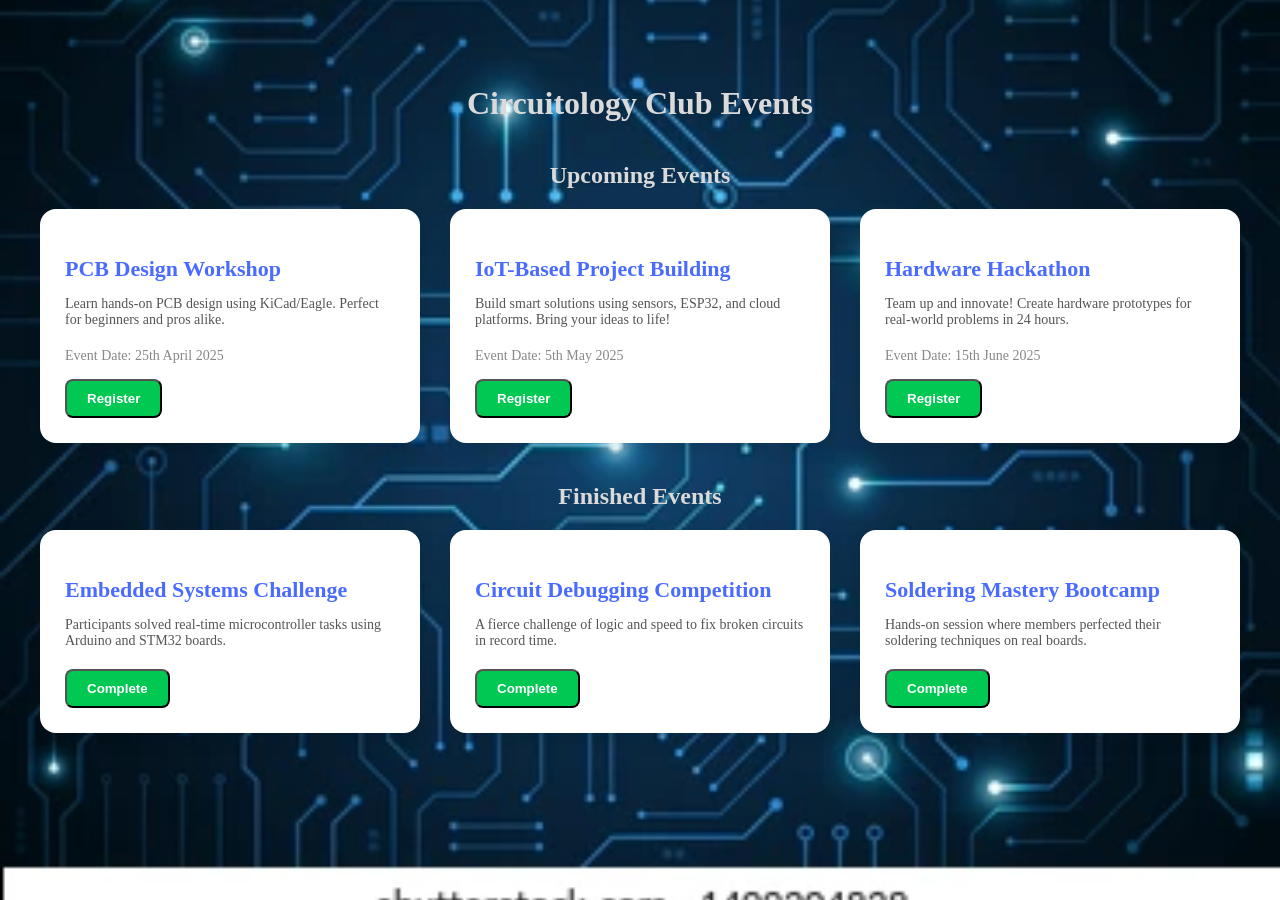
==== index.html @ 9a48fcf1 "Fix Vercel homepage deployment" ====
<!DOCTYPE html>
<html lang="en">
<head>
  <meta charset="UTF-8" />
  <meta name="viewport" content="width=device-width, initial-scale=1.0"/>
  <title>Events – Circuitology Club</title>
  <link href="https://fonts.googleapis.com/css2?family=Poppins:wght@300;600&display=swap" rel="stylesheet"/>
  <style>
    :root {
      --primary-color: #4a6bff;
      --accent-color: #00c853;
      --bg-color: #f3f4f6;
      --card-bg: #ffffff;
      --text-color: #555;
      --border-radius: 16px;
      --shadow: 0 6px 18px rgba(0, 0, 0, 0.1);
    }

    body {
      background-image: url('1.webp');
      background-size: cover;
      background-position: center;
      background-repeat: no-repeat;
      background-attachment: fixed;
      background-color: rgba(241, 222, 177, 0.905);
    }

    .section {
      padding: 50px 20px;
      max-width: 1200px;
      margin: 0 auto;
    }

    .section h2 {
      font-size: 32px;
      color: var(--primary-color);
      text-align: center;
      margin-bottom: 20px;
      color: #dbdada;
    }

    .cards-container {
      display: grid;
      grid-template-columns: repeat(auto-fit, minmax(280px, 1fr));
      gap: 30px;
    }

    .card {
      background-color: var(--card-bg);
      border-radius: var(--border-radius);
      box-shadow: var(--shadow);
      padding: 25px;
      transition: transform 0.3s ease;
    }

    .card:hover {
      transform: translateY(-10px);
    }

    .card h3 {
      color: var(--primary-color);
      margin-bottom: 10px;
      font-size: 22px;
    }

    .card p {
      font-size: 14px;
      color: var(--text-color);
      margin-bottom: 20px;
    }

    .event-date {
      font-size: 14px;
      color: #888;
      margin-bottom: 15px;
    }

    .btn {
      display: inline-block;
      padding: 10px 20px;
      background-color: var(--accent-color);
      color: white;
      border-radius: 8px;
      text-decoration: none;
      font-weight: bold;
      transition: background-color 0.3s ease;
      cursor: pointer;
    }

    .btn:hover {
      background-color: #000000;
    }

    .divider {
      margin: 40px 0 20px;
      font-size: 24px;
      font-weight: 600;
      color: #dbdada;
      text-align: center;
    }

    /* Modal Styles */
    .modal {
      display: none;
      position: fixed;
      z-index: 2;
      left: 0;
      top: 0;
      width: 100%;
      height: 100%;
      overflow: auto;
      background-color: rgba(0, 0, 0, 0.4);
      padding-top: 60px;
    }

    .modal-content {
      background-color: #fefefe;
      margin: auto;
      padding: 20px;
      border: 1px solid #888;
      width: 80%;
      max-width: 500px;
      border-radius: 10px;
      position: relative;
    }

    .close {
      color: #aaa;
      float: right;
      font-size: 28px;
      font-weight: bold;
    }

    .close:hover,
    .close:focus {
      color: black;
      text-decoration: none;
      cursor: pointer;
    }

    input[type="text"], input[type="email"], input[type="tel"], select {
      width: 100%;
      padding: 6px;
      margin: 6px 0;
      border: 1px solid #ccc;
      border-radius: 5px;
      font-size: 14px;
    }

    input[type="submit"] {
      background-color: var(--accent-color);
      color: white;
      padding: 10px 20px;
      border: none;
      border-radius: 5px;
      cursor: pointer;
    }

    input[type="submit"]:hover {
      background-color: #729f86;
    }

    .ranking {
      margin-top: 15px;
    }

    .ranking p {
      margin: 5px 0;
      font-weight: 500;
    }
  </style>
</head>
<body>
  <section class="section">
    
    <h2> Circuitology Club Events</h2>
    
    <div class="divider">Upcoming Events</div>
    <div class="cards-container">
      <div class="card">
        <h3>PCB Design Workshop</h3>
        <p>Learn hands-on PCB design using KiCad/Eagle. Perfect for beginners and pros alike.</p>
        <div class="event-date">Event Date: 25th April 2025</div>
        <button class="btn" onclick="checkLoginAndRegister('registerModal1')">Register</button>
      </div>

      <div class="card">
        <h3>IoT-Based Project Building</h3>
        <p>Build smart solutions using sensors, ESP32, and cloud platforms. Bring your ideas to life!</p>
        <div class="event-date">Event Date: 5th May 2025</div>
        <button class="btn" onclick="checkLoginAndRegister('registerModal2')">Register</button>
      </div>

      <div class="card">
        <h3>Hardware Hackathon</h3>
        <p>Team up and innovate! Create hardware prototypes for real-world problems in 24 hours.</p>
        <div class="event-date">Event Date: 15th June 2025</div>
        <button class="btn" onclick="checkLoginAndRegister('registerModal3')">Register</button>
      </div>
    </div>

    <div class="divider">Finished Events</div>
    <div class="cards-container">
      <div class="card">
        <h3>Embedded Systems Challenge</h3>
        <p>Participants solved real-time microcontroller tasks using Arduino and STM32 boards.</p>
        <button class="btn" onclick="showSummary('Embedded Systems Challenge', ['Alice Sharma', 'Raj Patel', 'Megha Rao'])">Complete</button>
      </div>

      <div class="card">
        <h3>Circuit Debugging Competition</h3>
        <p>A fierce challenge of logic and speed to fix broken circuits in record time.</p>
        <button class="btn" onclick="showSummary('Circuit Debugging Competition', ['Neha Jain', 'Aman Verma', 'Riya Shah'])">Complete</button>
      </div>

      <div class="card">
        <h3>Soldering Mastery Bootcamp</h3>
        <p>Hands-on session where members perfected their soldering techniques on real boards.</p>
        <button class="btn" onclick="showSummary('Soldering Mastery Bootcamp', ['Kunal Das', 'Simran Kaur', 'Dev Mehta'])">Complete</button>
      </div>
    </div>
  </section>

  <!-- Modals for registration -->
  <div id="registerModal1" class="modal">
    <div class="modal-content">
      <span class="close" onclick="closeModal('registerModal1')">&times;</span>
      <h3>Register for PCB Design Workshop</h3>
      <form>
        <input type="text" placeholder="Name" required />
        <input type="text" placeholder="Enrollment Number" required />
        <input type="email" placeholder="Email Address" required />
        <input type="tel" placeholder="Phone Number" required />
        <input type="text" placeholder="GR Number" required />
        <input type="text" placeholder="Semester" required />
        <select required>
          <option value="IC">Information & Communication Engineering</option>
          <option value="CSE">Computer Science Engineering</option>
          <option value="ECE">Electronics and Communication Engineering</option>
          <option value="ME">Mechanical Engineering</option>
          <option value="CE">Civil Engineering</option>
        </select>
        <input type="submit" value="Submit" />
      </form>
    </div>
  </div>

  <div id="registerModal2" class="modal">
    <div class="modal-content">
      <span class="close" onclick="closeModal('registerModal2')">&times;</span>
      <h3>Register for IoT-Based Project Building</h3>
      <form>
        <input type="text" placeholder="Name" required />
        <input type="text" placeholder="Enrollment Number" required />
        <input type="email" placeholder="Email Address" required />
        <input type="tel" placeholder="Phone Number" required />
        <input type="text" placeholder="GR Number" required />
        <input type="text" placeholder="Semester" required />
        <select required>
          <option value="IC">Information & Communication Engineering</option>
          <option value="CSE">Computer Science Engineering</option>
          <option value="ECE">Electronics and Communication Engineering</option>
          <option value="ME">Mechanical Engineering</option>
          <option value="CE">Civil Engineering</option>
        </select>
        <input type="submit" value="Submit" />
      </form>
    </div>
  </div>

  <div id="registerModal3" class="modal">
    <div class="modal-content">
      <span class="close" onclick="closeModal('registerModal3')">&times;</span>
      <h3>Register for Hardware Hackathon</h3>
      <form>
        <input type="text" placeholder="Name" required />
        <input type="text" placeholder="Enrollment Number" required />
        <input type="email" placeholder="Email Address" required />
        <input type="tel" placeholder="Phone Number" required />
        <input type="text" placeholder="GR Number" required />
        <input type="text" placeholder="Semester" required />
        <select required>
          <option value="IC">Information & Communication Engineering</option>
          <option value="CSE">Computer Science Engineering</option>
          <option value="ECE">Electronics and Communication Engineering</option>
          <option value="ME">Mechanical Engineering</option>
          <option value="CE">Civil Engineering</option>
        </select>
        <input type="submit" value="Submit" />
      </form>
    </div>
  </div>

  <!-- Summary Modal -->
  <div id="summaryModal" class="modal">
    <div class="modal-content">
      <span class="close" onclick="closeModal('summaryModal')">&times;</span>
      <h3 id="summaryTitle"></h3>
      <div class="ranking">
        <p><strong>1st Place:</strong> <span id="rank1"></span></p>
        <p><strong>2nd Place:</strong> <span id="rank2"></span></p>
        <p><strong>3rd Place:</strong> <span id="rank3"></span></p>
      </div>
    </div>
  </div>

  <script>
    function openModal(modalId) {
      document.getElementById(modalId).style.display = "block";
    }

    function closeModal(modalId) {
      document.getElementById(modalId).style.display = "none";
    }

    function showSummary(eventName, winners) {
      document.getElementById("summaryTitle").innerText = eventName + " Summary";
      document.getElementById("rank1").innerText = winners[0];
      document.getElementById("rank2").innerText = winners[1];
      document.getElementById("rank3").innerText = winners[2];
      openModal("summaryModal");
    }
  
  function checkLoginAndRegister(modalId) {
    const isLoggedIn = localStorage.getItem("loggedIn") === "true";
    if (!isLoggedIn) {
      alert("You need to be logged in to register for an event.");
      window.location.href = "login.html";
    } else {
      openModal(modalId);
    }
  }

  function logout() {
    localStorage.removeItem("loggedIn");
    alert("You have been logged out.");
    location.reload();
  }
</script>

</body>
</html>
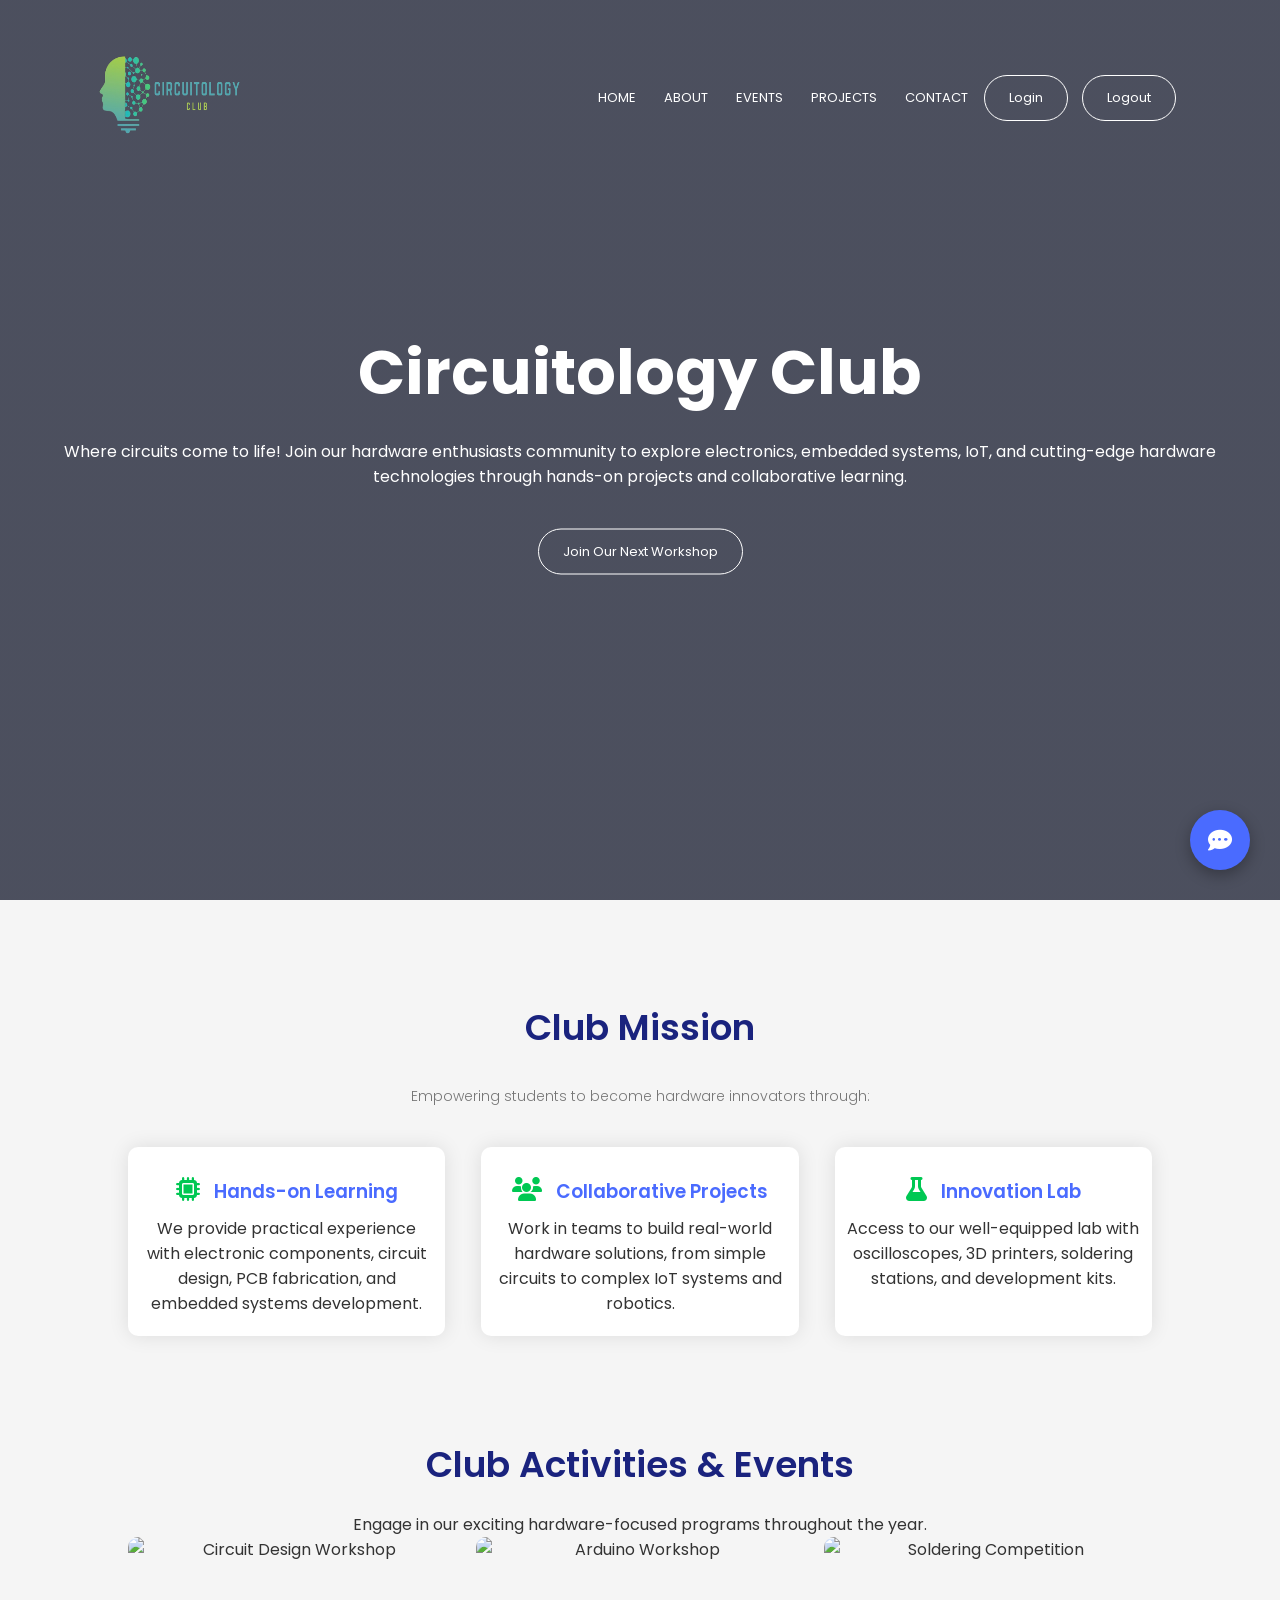
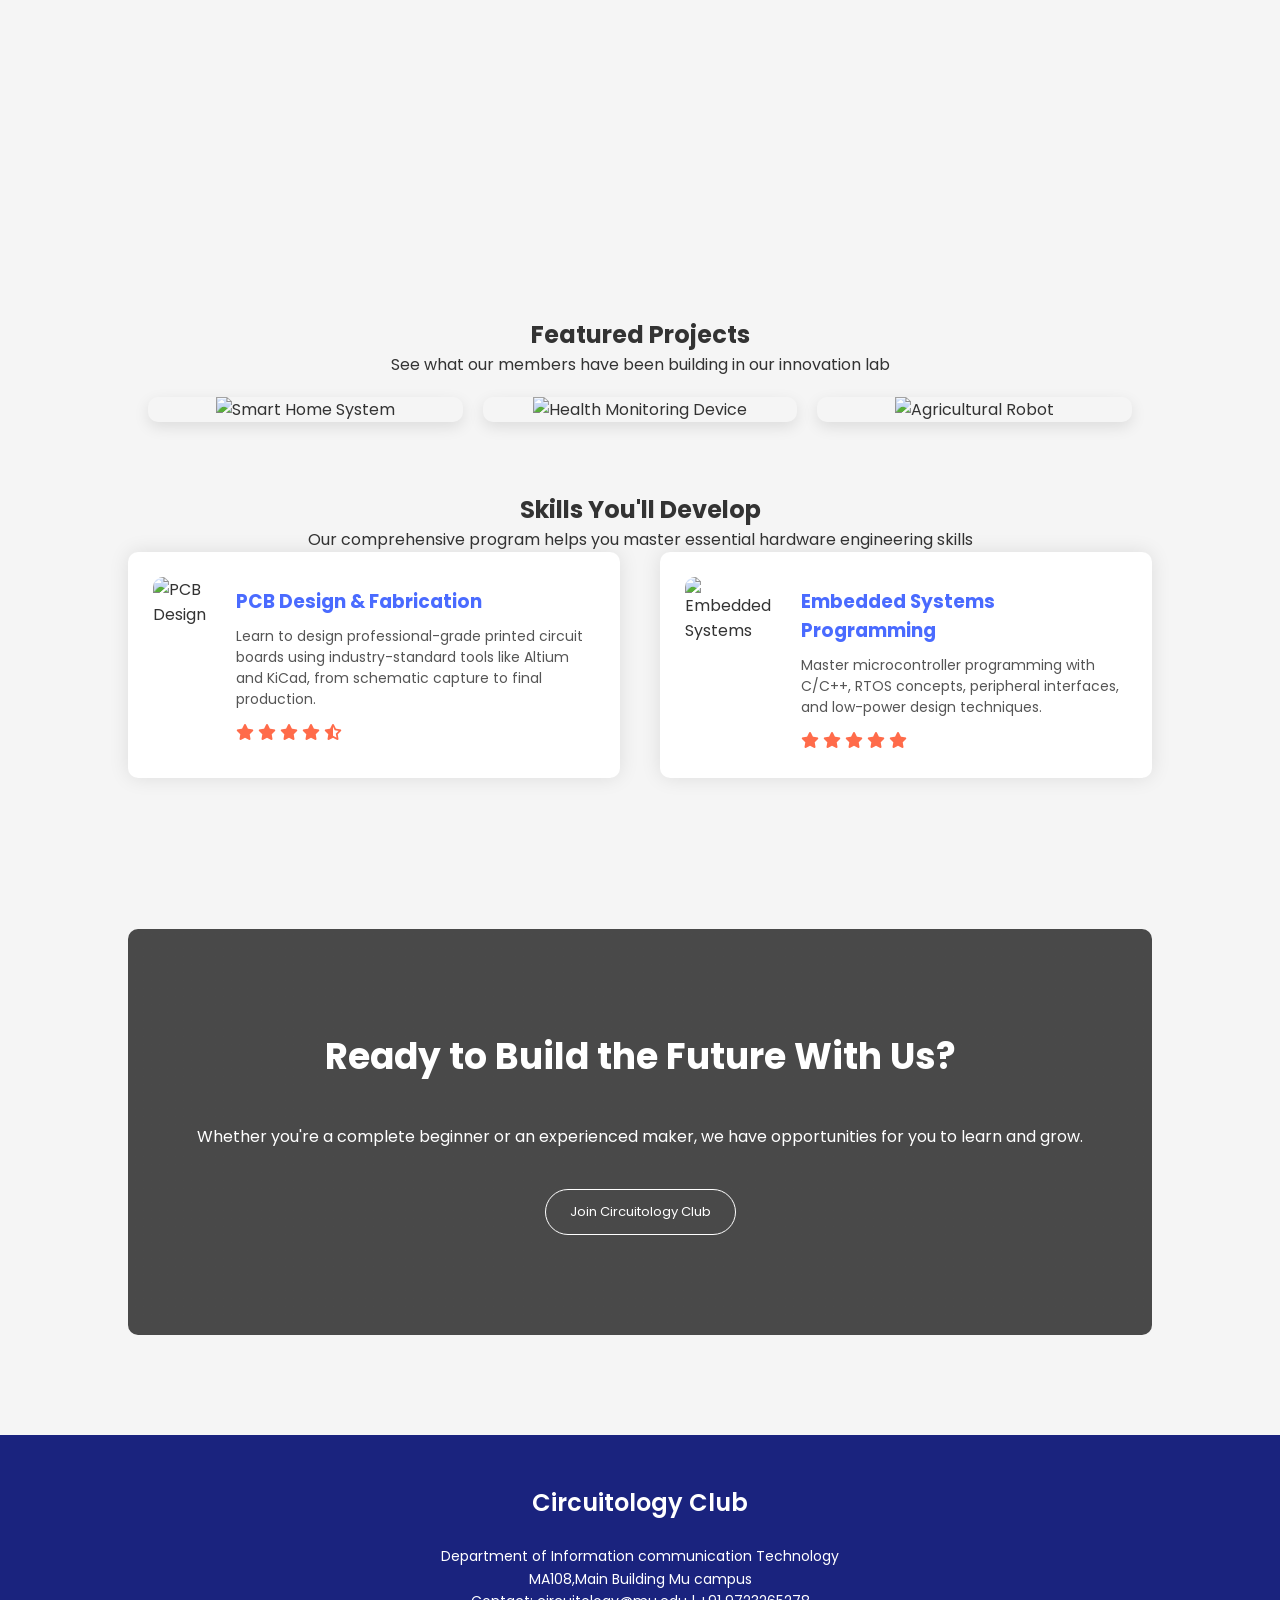
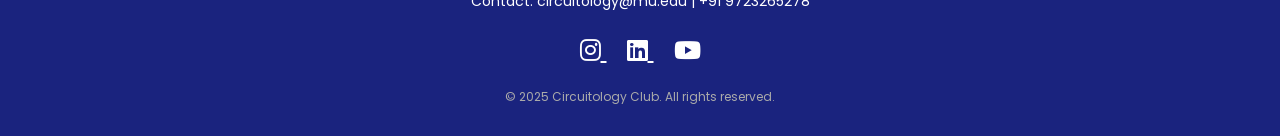
==== commit c80e88d2: "add hoome page" ====
--- a/index.html
+++ b/index.html
@@ -1,342 +1,986 @@
 <!DOCTYPE html>
 <html lang="en">
 <head>
-  <meta charset="UTF-8" />
-  <meta name="viewport" content="width=device-width, initial-scale=1.0"/>
-  <title>Events – Circuitology Club</title>
-  <link href="https://fonts.googleapis.com/css2?family=Poppins:wght@300;600&display=swap" rel="stylesheet"/>
-  <style>
-    :root {
-      --primary-color: #4a6bff;
-      --accent-color: #00c853;
-      --bg-color: #f3f4f6;
-      --card-bg: #ffffff;
-      --text-color: #555;
-      --border-radius: 16px;
-      --shadow: 0 6px 18px rgba(0, 0, 0, 0.1);
-    }
-
-    body {
-      background-image: url('1.webp');
-      background-size: cover;
-      background-position: center;
-      background-repeat: no-repeat;
-      background-attachment: fixed;
-      background-color: rgba(241, 222, 177, 0.905);
-    }
-
-    .section {
-      padding: 50px 20px;
-      max-width: 1200px;
-      margin: 0 auto;
-    }
-
-    .section h2 {
-      font-size: 32px;
-      color: var(--primary-color);
-      text-align: center;
-      margin-bottom: 20px;
-      color: #dbdada;
-    }
-
-    .cards-container {
-      display: grid;
-      grid-template-columns: repeat(auto-fit, minmax(280px, 1fr));
-      gap: 30px;
-    }
-
-    .card {
-      background-color: var(--card-bg);
-      border-radius: var(--border-radius);
-      box-shadow: var(--shadow);
-      padding: 25px;
-      transition: transform 0.3s ease;
-    }
-
-    .card:hover {
-      transform: translateY(-10px);
-    }
-
-    .card h3 {
-      color: var(--primary-color);
-      margin-bottom: 10px;
-      font-size: 22px;
-    }
-
-    .card p {
-      font-size: 14px;
-      color: var(--text-color);
-      margin-bottom: 20px;
-    }
-
-    .event-date {
-      font-size: 14px;
-      color: #888;
-      margin-bottom: 15px;
-    }
-
-    .btn {
-      display: inline-block;
-      padding: 10px 20px;
-      background-color: var(--accent-color);
-      color: white;
-      border-radius: 8px;
-      text-decoration: none;
-      font-weight: bold;
-      transition: background-color 0.3s ease;
-      cursor: pointer;
-    }
-
-    .btn:hover {
-      background-color: #000000;
-    }
-
-    .divider {
-      margin: 40px 0 20px;
-      font-size: 24px;
-      font-weight: 600;
-      color: #dbdada;
-      text-align: center;
-    }
-
-    /* Modal Styles */
-    .modal {
-      display: none;
-      position: fixed;
-      z-index: 2;
-      left: 0;
-      top: 0;
-      width: 100%;
-      height: 100%;
-      overflow: auto;
-      background-color: rgba(0, 0, 0, 0.4);
-      padding-top: 60px;
-    }
-
-    .modal-content {
-      background-color: #fefefe;
-      margin: auto;
-      padding: 20px;
-      border: 1px solid #888;
-      width: 80%;
-      max-width: 500px;
-      border-radius: 10px;
-      position: relative;
-    }
-
-    .close {
-      color: #aaa;
-      float: right;
-      font-size: 28px;
-      font-weight: bold;
-    }
-
-    .close:hover,
-    .close:focus {
-      color: black;
-      text-decoration: none;
-      cursor: pointer;
-    }
-
-    input[type="text"], input[type="email"], input[type="tel"], select {
-      width: 100%;
-      padding: 6px;
-      margin: 6px 0;
-      border: 1px solid #ccc;
-      border-radius: 5px;
-      font-size: 14px;
-    }
-
-    input[type="submit"] {
-      background-color: var(--accent-color);
-      color: white;
-      padding: 10px 20px;
-      border: none;
-      border-radius: 5px;
-      cursor: pointer;
-    }
-
-    input[type="submit"]:hover {
-      background-color: #729f86;
-    }
-
-    .ranking {
-      margin-top: 15px;
-    }
-
-    .ranking p {
-      margin: 5px 0;
-      font-weight: 500;
-    }
-  </style>
+    <meta charset="UTF-8">
+    <meta name="viewport" content="width=device-width, initial-scale=1.0">
+    <title>Circuitology Club ICT MU</title>
+    <!-- Favicon (replace with your actual logo) -->
+    <link rel="icon" href="https://img.icons8.com/color/48/000000/electronics.png" type="image/png">
+    <!-- Fonts -->
+    <link rel="preconnect" href="https://fonts.googleapis.com">
+    <link rel="preconnect" href="https://fonts.gstatic.com" crossorigin>
+    <link href="https://fonts.googleapis.com/css2?family=Poppins:wght@100;300;400;600;700&display=swap" rel="stylesheet">
+    <!-- Font Awesome -->
+    <link rel="stylesheet" href="https://cdnjs.cloudflare.com/ajax/libs/font-awesome/6.4.0/css/all.min.css">
+    <style>
+        /* CSS Variables */
+        :root {
+            --primary-color: #4a6bff;
+            --secondary-color: #ff6b4a;
+            --dark-color: #1a237e;
+            --light-color: #e8eaf6;
+            --accent-color: #00c853;
+        }
+        
+        /* Base Styles */
+        * {
+            margin: 0;
+            padding: 0;
+            font-family: 'Poppins', sans-serif;
+            box-sizing: border-box;
+        }
+        
+        body {
+            background-color: #f5f5f5;
+            color: #333;
+            overflow-x: hidden;
+        }
+
+        /* Header Section */
+        .header {
+            min-height: 100vh;
+            width: 100%;
+            background-color: transparent;
+            background-image: linear-gradient(rgba(4,9,30,0.7), rgba(4,9,30,0.7)), 
+                            url('https://images.unsplash.com/photo-1550751827-4bd374c3f58b?ixlib=rb-4.0.3&ixid=M3wxMjA3fDB8MHxwaG90by1wYWdlfHx8fGVufDB8fHx8fA%3D%3D&auto=format&fit=crop&w=1470&q=80');
+            background-position: center;
+            background-size: cover;
+            position: relative;
+            padding: 20px;
+        }
+        
+        nav {
+            display: flex;
+            padding: 2% 6%;
+            justify-content: space-between;
+            align-items: center;
+            background-color: transparent;
+        }
+        
+        nav img {
+            width: 150px;
+            height: auto;
+        }
+        
+        .nav-links {
+            flex: 1;
+            text-align: right;
+        }
+        
+        .nav-links ul li {
+            list-style: none;
+            display: inline-block;
+            padding: 8px 12px;
+            position: relative;
+        }
+        
+        .nav-links ul li a {
+            color: #fff;
+            text-decoration: none;
+            font-size: 13px;
+            transition: 0.3s;
+        }
+        
+        .nav-links ul li a:hover {
+            color: var(--secondary-color);
+        }
+        
+        .nav-links ul li::after {
+            content: '';
+            width: 0%;
+            height: 2px;
+            background: var(--secondary-color);
+            display: block;
+            margin: auto;
+            transition: 0.5s;
+        }
+        
+        .nav-links ul li:hover::after {
+            width: 100%;
+        }
+        
+        /* Buttons */
+        .hero-btn {
+            display: inline-block;
+            text-decoration: none;
+            color: #fff;
+            border: 1px solid #fff;
+            padding: 12px 24px;
+            font-size: 13px;
+            background: transparent;
+            position: relative;
+            cursor: pointer;
+            transition: all 0.3s;
+            border-radius: 50px;
+        }
+        
+        .hero-btn:hover {
+            border: 1px solid var(--secondary-color);
+            background: var(--secondary-color);
+            color: #000;
+        }
+        
+        /* Text Box */
+        .text-box {
+            width: 90%;
+            color: #fff;
+            position: absolute;
+            top: 50%;
+            left: 50%;
+            transform: translate(-50%, -50%);
+            text-align: center;
+        }
+        
+        .text-box h1 {
+            font-size: 62px;
+            margin-bottom: 20px;
+            animation: fadeInDown 1s ease;
+            
+        }
+        
+        .text-box p {
+            margin: 10px 0 40px;
+            font-size: 16px;
+            animation: fadeInUp 1s ease;
+        }
+        
+        /* Course Section */
+        .course {
+            width: 80%;
+            margin: auto;
+            text-align: center;
+            padding-top: 100px;
+        }
+        
+        .course h1 {
+            font-size: 36px;
+            font-weight: 600;
+            color: var(--dark-color);
+            margin-bottom: 20px;
+        }
+        
+        .course p {
+            color: #777;
+            font-size: 14px;
+            font-weight: 300;
+            line-height: 22px;
+            padding: 10px;
+            margin-bottom: 30px;
+        }
+        
+        .row {
+            display: flex;
+            justify-content: space-between;
+            flex-wrap: wrap;
+        }
+        
+        .course-col {
+            flex-basis: 31%;
+            background: #fff;
+            border-radius: 10px;
+            margin-bottom: 5%;
+            padding: 20px 12px;
+            box-sizing: border-box;
+            transition: 0.5s;
+            box-shadow: 0 0 20px rgba(0,0,0,0.1);
+        }
+        
+        .course-col:hover {
+            transform: translateY(-10px);
+            box-shadow: 0 10px 30px rgba(0,0,0,0.2);
+        }
+        
+        .course-col h3 {
+            text-align: center;
+            font-weight: 600;
+            margin: 10px 0;
+            color: var(--primary-color);
+        }
+        
+        .course-col i {
+            font-size: 24px;
+            color: var(--accent-color);
+            margin-right: 10px;
+        }
+        
+        /* Campus Section */
+        .campus {
+            width: 80%;
+            margin: auto;
+            text-align: center;
+            padding-top: 50px;
+        }
+        
+        .campus h1 {
+            font-size: 36px;
+            font-weight: 600;
+            color: var(--dark-color);
+            margin-bottom: 20px;
+        }
+        
+        .campus-col {
+            flex-basis: 32%;
+            border-radius: 10px;
+            margin-bottom: 30px;
+            position: relative;
+            overflow: hidden;
+        }
+        
+        .campus-col img {
+            width: 100%;
+            height: 300px;
+            object-fit: cover;
+            display: block;
+            transition: transform 0.5s;
+        }
+        
+        .campus-col:hover img {
+            transform: scale(1.1);
+        }
+        
+        .layer {
+            background: transparent;
+            height: 100%;
+            width: 100%;
+            position: absolute;
+            top: 0;
+            left: 0;
+            transition: 0.5s;
+            display: flex;
+            align-items: center;
+            justify-content: center;
+            flex-direction: column;
+        }
+        
+        .layer:hover {
+            background: rgba(74, 107, 255, 0.7);
+        }
+        
+        .layer h3 {
+            width: 100%;
+            font-weight: 500;
+            color: #fff;
+            font-size: 26px;
+            bottom: 0;
+            left: 50%;
+            transform: translateX(-50%);
+            position: absolute;
+            opacity: 0;
+            transition: 0.5s;
+            padding: 20px;
+            background: rgba(0,0,0,0.7);
+        }
+        
+        .layer:hover h3 {
+            opacity: 1;
+            bottom: 50%;
+        }
+        
+        /* Facilities Section */
+        .facilities {
+            width: 80%;
+            margin: auto;
+            text-align: center;
+            padding-top: 50px;
+        }
+        
+        .facilities-col {
+            flex-basis: 31%;
+            border-radius: 10px;
+            margin-bottom: 5%;
+            text-align: left;
+            background: #fff;
+            padding: 20px;
+            box-shadow: 0 0 20px rgba(0,0,0,0.1);
+            transition: 0.5s;
+        }
+        
+        .facilities-col:hover {
+            transform: translateY(-10px);
+            box-shadow: 0 10px 30px rgba(0,0,0,0.2);
+        }
+        
+        .facilities-col img {
+            width: 100%;
+            height: 200px;
+            object-fit: cover;
+            border-radius: 10px;
+            margin-bottom: 15px;
+        }
+        
+        .facilities-col h3 {
+            margin-top: 16px;
+            margin-bottom: 15px;
+            text-align: left;
+            color: var(--primary-color);
+        }
+        
+        /* Testimonials */
+        .testimonials {
+            width: 80%;
+            margin: auto;
+            padding-top: 50px;
+            text-align: center;
+        }
+        
+        .testimonial-col {
+            flex-basis: 48%;
+            border-radius: 10px;
+            margin-bottom: 5%;
+            text-align: left;
+            background: #fff;
+            padding: 25px;
+            cursor: pointer;
+            display: flex;
+            box-shadow: 0 0 20px rgba(0,0,0,0.1);
+            transition: 0.5s;
+        }
+        
+        .testimonial-col:hover {
+            transform: translateY(-10px);
+            box-shadow: 0 10px 30px rgba(0,0,0,0.2);
+        }
+        
+        .testimonial-col img {
+            height: 120px;
+            width: 120px;
+            margin-right: 30px;
+            border-radius: 10px;
+            object-fit: cover;
+        }
+        
+        .testimonial-col h3 {
+            margin-top: 10px;
+            color: var(--primary-color);
+        }
+        
+        .testimonial-col p {
+            padding: 0;
+            color: #555;
+            font-size: 14px;
+            margin: 10px 0;
+        }
+        
+        .testimonial-col .rating {
+            color: var(--secondary-color);
+        }
+        
+        /* CTA Section */
+        .cta {
+            margin: 100px auto;
+            width: 80%;
+            background-image: linear-gradient(rgba(0,0,0,0.7), rgba(0,0,0,0.7)), 
+                            url('https://images.unsplash.com/photo-1518770660439-4636190af475?ixlib=rb-4.0.3&ixid=M3wxMjA3fDB8MHxwaG90by1wYWdlfHx8fGVufDB8fHx8fA%3D%3D&auto=format&fit=crop&w=1470&q=80');
+            background-position: center;
+            background-size: cover;
+            border-radius: 10px;
+            text-align: center;
+            padding: 100px 0;
+        }
+        
+        .cta h1 {
+            color: #fff;
+            margin-bottom: 40px;
+            padding: 0;
+            font-size: 36px;
+            animation: pulse 2s infinite;
+        }
+        
+        .cta p {
+            color: #fff;
+            margin-bottom: 40px;
+            font-size: 16px;
+        }
+        
+        /* Footer */
+        .footer {
+            width: 100%;
+            text-align: center;
+            padding: 30px 0;
+            background-color: var(--dark-color);
+            color: #fff;
+        }
+        
+        .footer h4 {
+            margin-bottom: 25px;
+            margin-top: 20px;
+            font-weight: 600;
+            font-size: 24px;
+        }
+        
+        .footer p {
+            margin-bottom: 20px;
+            font-size: 14px;
+            line-height: 1.6;
+        }
+        
+        .icons {
+            margin: 20px 0;
+        }
+        
+        .icons a {
+            color: #fff;
+            margin: 0 10px;
+            font-size: 24px;
+            transition: 0.3s;
+        }
+        
+        .icons a:hover {
+            color: var(--secondary-color);
+            transform: translateY(-5px);
+        }
+        
+        .copy {
+            margin-top: 20px;
+            font-size: 12px;
+            color: #aaa;
+        }
+        
+        /* Animations */
+        @keyframes fadeInDown {
+            from {
+                opacity: 0;
+                transform: translateY(-50px);
+            }
+            to {
+                opacity: 1;
+                transform: translateY(0);
+            }
+        }
+        
+        @keyframes fadeInUp {
+            from {
+                opacity: 0;
+                transform: translateY(50px);
+            }
+            to {
+                opacity: 1;
+                transform: translateY(0);
+            }
+        }
+        
+        @keyframes pulse {
+            0% {
+                transform: scale(1);
+            }
+            50% {
+                transform: scale(1.05);
+            }
+            100% {
+                transform: scale(1);
+            }
+        }
+        
+        /* Interactive Elements */
+        .floating-btn {
+            position: fixed;
+            bottom: 30px;
+            right: 30px;
+            width: 60px;
+            height: 60px;
+            background: var(--primary-color);
+            color: #fff;
+            border-radius: 50%;
+            display: flex;
+            align-items: center;
+            justify-content: center;
+            font-size: 24px;
+            box-shadow: 0 5px 15px rgba(0,0,0,0.3);
+            cursor: pointer;
+            z-index: 100;
+            transition: all 0.3s;
+        }
+        
+        .floating-btn:hover {
+            background: var(--secondary-color);
+            transform: translateY(-5px) scale(1.1);
+        }
+        
+        /* Mobile Menu */
+        .fa-bars, .fa-times {
+            color: #fff;
+            font-size: 22px;
+            cursor: pointer;
+            display: none;
+        }
+        
+        /* Responsive Design */
+        @media(max-width: 700px) {
+            .text-box h1 {
+                font-size: 32px;
+            }
+            
+            .nav-links ul li {
+                display: block;
+            }
+            
+            .nav-links {
+                position: fixed;
+                background: var(--dark-color);
+                height: 100vh;
+                width: 200px;
+                top: 0;
+                right: -200px;
+                text-align: left;
+                z-index: 2;
+                transition: 0.5s;
+            }
+            
+            .fa-bars, .fa-times {
+                display: block;
+                margin: 10px;
+                font-size: 22px;
+            }
+            
+            .course-col, .facilities-col, .testimonial-col {
+                flex-basis: 100%;
+            }
+            
+            .testimonial-col {
+                flex-direction: column;
+            }
+            
+            .testimonial-col img {
+                margin-right: 0;
+                margin-bottom: 20px;
+            }
+            
+            .cta h1 {
+                font-size: 24px;
+            }
+        }
+        
+        /* Project Gallery */
+        .project-gallery {
+            display: grid;
+            grid-template-columns: repeat(auto-fill, minmax(300px, 1fr));
+            gap: 20px;
+            padding: 20px;
+        }
+        
+        .project-card {
+            position: relative;
+            overflow: hidden;
+            border-radius: 10px;
+            box-shadow: 0 5px 15px rgba(0,0,0,0.1);
+            transition: all 0.3s ease;
+        }
+        
+        .project-card:hover {
+            transform: translateY(-10px);
+            box-shadow: 0 15px 30px rgba(0,0,0,0.2);
+        }
+        
+        .project-card img {
+            width: 100%;
+            height: 200px;
+            object-fit: cover;
+            transition: transform 0.5s;
+        }
+        
+        .project-card:hover img {
+            transform: scale(1.1);
+        }
+        
+        .project-info {
+            position: absolute;
+            bottom: 0;
+            left: 0;
+            right: 0;
+            background: rgba(26, 35, 126, 0.9);
+            color: white;
+            padding: 20px;
+            transform: translateY(100%);
+            transition: transform 0.3s ease;
+        }
+        
+        .project-card:hover .project-info {
+            transform: translateY(0);
+        }
+        
+        /* Modal Styles */
+        .modal {
+            display: none;
+            position: fixed;
+            z-index: 1000;
+            left: 0;
+            top: 0;
+            width: 100%;
+            height: 100%;
+            background-color: rgba(0,0,0,0.7);
+            animation: fadeIn 0.3s;
+        }
+        
+        @keyframes fadeIn {
+            from {opacity: 0;}
+            to {opacity: 1;}
+        }
+        
+        .modal-content {
+            background-color: #fefefe;
+            margin: 10% auto;
+            padding: 30px;
+            border-radius: 10px;
+            width: 80%;
+            max-width: 500px;
+            position: relative;
+            box-shadow: 0 5px 30px rgba(0,0,0,0.3);
+        }
+        
+        .close {
+            color: #aaa;
+            position: absolute;
+            top: 15px;
+            right: 25px;
+            font-size: 28px;
+            font-weight: bold;
+            cursor: pointer;
+        }
+        
+        .close:hover {
+            color: var(--secondary-color);
+        }
+        
+        .modal h2 {
+            margin-bottom: 20px;
+            color: var(--primary-color);
+        }
+        
+        .modal input, .modal select, .modal textarea {
+            width: 100%;
+            padding: 12px;
+            margin: 8px 0;
+            border: 1px solid #ddd;
+            border-radius: 4px;
+            box-sizing: border-box;
+            font-family: 'Poppins', sans-serif;
+        }
+        
+        .modal textarea {
+            resize: vertical;
+        }
+    </style>
 </head>
 <body>
-  <section class="section">
-    
-    <h2> Circuitology Club Events</h2>
-    
-    <div class="divider">Upcoming Events</div>
-    <div class="cards-container">
-      <div class="card">
-        <h3>PCB Design Workshop</h3>
-        <p>Learn hands-on PCB design using KiCad/Eagle. Perfect for beginners and pros alike.</p>
-        <div class="event-date">Event Date: 25th April 2025</div>
-        <button class="btn" onclick="checkLoginAndRegister('registerModal1')">Register</button>
-      </div>
-
-      <div class="card">
-        <h3>IoT-Based Project Building</h3>
-        <p>Build smart solutions using sensors, ESP32, and cloud platforms. Bring your ideas to life!</p>
-        <div class="event-date">Event Date: 5th May 2025</div>
-        <button class="btn" onclick="checkLoginAndRegister('registerModal2')">Register</button>
-      </div>
-
-      <div class="card">
-        <h3>Hardware Hackathon</h3>
-        <p>Team up and innovate! Create hardware prototypes for real-world problems in 24 hours.</p>
-        <div class="event-date">Event Date: 15th June 2025</div>
-        <button class="btn" onclick="checkLoginAndRegister('registerModal3')">Register</button>
-      </div>
+    <!-- Floating Contact Button -->
+    <div class="floating-btn" onclick="openContactForm()">
+        <i class="fas fa-comment-dots"></i>
     </div>
 
-    <div class="divider">Finished Events</div>
-    <div class="cards-container">
-      <div class="card">
-        <h3>Embedded Systems Challenge</h3>
-        <p>Participants solved real-time microcontroller tasks using Arduino and STM32 boards.</p>
-        <button class="btn" onclick="showSummary('Embedded Systems Challenge', ['Alice Sharma', 'Raj Patel', 'Megha Rao'])">Complete</button>
-      </div>
-
-      <div class="card">
-        <h3>Circuit Debugging Competition</h3>
-        <p>A fierce challenge of logic and speed to fix broken circuits in record time.</p>
-        <button class="btn" onclick="showSummary('Circuit Debugging Competition', ['Neha Jain', 'Aman Verma', 'Riya Shah'])">Complete</button>
-      </div>
-
-      <div class="card">
-        <h3>Soldering Mastery Bootcamp</h3>
-        <p>Hands-on session where members perfected their soldering techniques on real boards.</p>
-        <button class="btn" onclick="showSummary('Soldering Mastery Bootcamp', ['Kunal Das', 'Simran Kaur', 'Dev Mehta'])">Complete</button>
-      </div>
+    <!-- Header Section -->
+    <section class="header" id="home">
+        <nav>
+            <!-- Replace this with your actual logo path -->
+            <a href="#home"><img src="logo.png" alt="Circuitology Club Logo" width="150" style="height:100px;"></a>
+            <div class="nav-links" id="navLinks">
+                <i class="fa fa-times" onclick="hideMenu()"></i>
+                <ul>
+                    <li><a href="#home">HOME</a></li>
+                    <li><a href="#about">ABOUT</a></li>
+                    <li><a href="event.html">EVENTS</a></li>
+                    <li><a href="./project8.html">PROJECTS</a></li>
+                    <li><a href="#contact">CONTACT</a></li>
+                    <a href="form.php" class="hero-btn" style="margin-right: 10px;">Login</a>
+                    <a href="logout.php" class="hero-btn" style="margin-right: 10px;">Logout</a>
+                </ul>
+            </div>
+            <i class="fa fa-bars" onclick="showMenu()"></i>
+        </nav>
+
+        <div class="text-box">
+            <h1>Circuitology Club</h1>
+            <p>Where circuits come to life! Join our hardware enthusiasts community to explore electronics, embedded systems, IoT, and cutting-edge hardware technologies through hands-on projects and collaborative learning.</p>
+            <a href="./project8.html" class="hero-btn">Join Our Next Workshop</a>
+        </div>
+    </section>
+
+    <!-- About Section -->
+    <section class="course" id="about">
+        <h1>Club Mission</h1>
+        <p>Empowering students to become hardware innovators through:</p>
+
+        <div class="row">
+            <div class="course-col">
+                <h3><i class="fas fa-microchip"></i> Hands-on Learning</h3>
+                We provide practical experience with electronic components, circuit design, PCB fabrication, and embedded systems development.
+            </div>
+
+            <div class="course-col">
+                <h3><i class="fas fa-users"></i> Collaborative Projects</h3>
+                Work in teams to build real-world hardware solutions, from simple circuits to complex IoT systems and robotics.
+            </div>
+
+            <div class="course-col">
+                <h3><i class="fas fa-flask"></i> Innovation Lab</h3>
+                Access to our well-equipped lab with oscilloscopes, 3D printers, soldering stations, and development kits.
+            </div>
+        </div>
+    </section>
+
+    <!-- Events Section -->
+    <section class="campus" id="events">
+        <h1>Club Activities & Events</h1>
+        <p>Engage in our exciting hardware-focused programs throughout the year.</p>
+
+        <div class="row">
+            <div class="campus-col">
+                <img src="https://images.unsplash.com/photo-1625014618427-fbc980b974f5?ixlib=rb-4.0.3&ixid=M3wxMjA3fDB8MHxwaG90by1wYWdlfHx8fGVufDB8fHx8fA%3D%3D&auto=format&fit=crop&w=1364&q=80" alt="Circuit Design Workshop">
+                <div class="layer">
+                    <h3>Circuit Design Fundamentals</h3>
+                </div>
+            </div>
+            <div class="campus-col">
+                <img src="https://images.unsplash.com/photo-1522542550221-31fd19575a2d?ixlib=rb-4.0.3&ixid=M3wxMjA3fDB8MHxwaG90by1wYWdlfHx8fGVufDB8fHx8fA%3D%3D&auto=format&fit=crop&w=1470&q=80" alt="Arduino Workshop">
+                <div class="layer">
+                    <h3>Arduino/Raspberry Pi Workshops</h3>
+                </div>
+            </div>
+            <div class="campus-col">
+                <img src="https://images.unsplash.com/photo-1585771724684-38269d6639fd?ixlib=rb-4.0.3&ixid=M3wxMjA3fDB8MHxwaG90by1wYWdlfHx8fGVufDB8fHx8fA%3D%3D&auto=format&fit=crop&w=1470&q=80" alt="Soldering Competition">
+                <div class="layer">
+                    <h3>Annual Soldering Competition</h3>
+                </div>
+            </div>
+        </div>
+    </section>
+
+    <!-- Projects Section -->
+    <section class="facilities" id="projects">
+        <h1>Featured Projects</h1>
+        <p>See what our members have been building in our innovation lab</p>
+
+        <div class="project-gallery">
+            <div class="project-card">
+                <img src="https://images.unsplash.com/photo-1558002038-1055907df827?ixlib=rb-4.0.3&ixid=M3wxMjA3fDB8MHxwaG90by1wYWdlfHx8fGVufDB8fHx8fA%3D%3D&auto=format&fit=crop&w=1470&q=80" alt="Smart Home System">
+                <div class="project-info">
+                    <h3>IoT Smart Home System</h3>
+                    <p>A complete home automation system with custom PCB design and mobile app integration.</p>
+                    <button class="hero-btn" style="margin-top: 10px;">View Details</button>
+                </div>
+            </div>
+            
+            <div class="project-card">
+                <img src="https://images.unsplash.com/photo-1579684385127-1ef15d508118?ixlib=rb-4.0.3&ixid=M3wxMjA3fDB8MHxwaG90by1wYWdlfHx8fGVufDB8fHx8fA%3D%3D&auto=format&fit=crop&w=1470&q=80" alt="Health Monitoring Device">
+                <div class="project-info">
+                    <h3>Wearable Health Monitor</h3>
+                    <p>Compact wearable device that tracks vital signs and alerts emergency contacts.</p>
+                    <button class="hero-btn" style="margin-top: 10px;">View Details</button>
+                </div>
+            </div>
+            
+            <div class="project-card">
+                <img src="https://images.unsplash.com/photo-1593642632823-8f785ba67e45?ixlib=rb-4.0.3&ixid=M3wxMjA3fDB8MHxwaG90by1wYWdlfHx8fGVufDB8fHx8fA%3D%3D&auto=format&fit=crop&w=1632&q=80" alt="Agricultural Robot">
+                <div class="project-info">
+                    <h3>Autonomous Agricultural Robot</h3>
+                    <p>Solar-powered robot that can identify weeds and spray them with precision.</p>
+                    <button class="hero-btn" style="margin-top: 10px;">View Details</button>
+                </div>
+            </div>
+        </div>
+    </section>
+
+    <!-- Skills Section -->
+    <section class="testimonials">
+        <h1>Skills You'll Develop</h1>
+        <p>Our comprehensive program helps you master essential hardware engineering skills</p>
+
+        <div class="row">
+            <div class="testimonial-col">
+                <img src="https://images.pexels.com/photos/159220/printed-circuit-board-print-plate-via-macro-159220.jpeg?auto=compress&cs=tinysrgb&w=1200" alt="PCB Design">
+                <div>
+                    <h3>PCB Design & Fabrication</h3>
+                    <p>Learn to design professional-grade printed circuit boards using industry-standard tools like Altium and KiCad, from schematic capture to final production.</p>
+                    <div class="rating">
+                        <i class="fas fa-star"></i>
+                        <i class="fas fa-star"></i>
+                        <i class="fas fa-star"></i>
+                        <i class="fas fa-star"></i>
+                        <i class="fas fa-star-half-alt"></i>
+                    </div>
+                </div>
+            </div>
+            <div class="testimonial-col">
+                <img src="https://images.unsplash.com/photo-1550751827-4bd374c3f58b?ixlib=rb-4.0.3&ixid=M3wxMjA3fDB8MHxwaG90by1wYWdlfHx8fGVufDB8fHx8fA%3D%3D&auto=format&fit=crop&w=1470&q=80" alt="Embedded Systems">
+                <div>
+                    <h3>Embedded Systems Programming</h3>
+                    <p>Master microcontroller programming with C/C++, RTOS concepts, peripheral interfaces, and low-power design techniques.</p>
+                    <div class="rating">
+                        <i class="fas fa-star"></i>
+                        <i class="fas fa-star"></i>
+                        <i class="fas fa-star"></i>
+                        <i class="fas fa-star"></i>
+                        <i class="fas fa-star"></i>
+                    </div>
+                </div>
+            </div>
+        </div>
+    </section>
+
+    <!-- CTA Section -->
+    <section class="cta" id="contact">
+        <h1>Ready to Build the Future With Us?</h1>
+        <p>Whether you're a complete beginner or an experienced maker, we have opportunities for you to learn and grow.</p>
+        <a href="#register" class="hero-btn">Join Circuitology Club</a>
+    </section>
+
+    <!-- Footer -->
+    <section class="footer">
+        <h4>Circuitology Club</h4>
+        <p>
+            Department of Information communication Technology<br>
+            MA108,Main Building Mu campus<br>
+            Contact: circuitology@mu.edu | +91 9723265278
+        </p>
+
+        <div class="icons">
+            <a href="https://www.instagram.com/circuitology_club?igsh=Mmt6YTA2d3BsOG9r" target="_blank">
+                <i class="fab fa-instagram"></i>
+            </a>
+            <a href="https://www.linkedin.com/company/circuitology-club/" target="_blank">
+                <i class="fab fa-linkedin"></i>
+            </a>
+            <a href="https://www.youtube.com/@ICTMarwadiUniversity" target="_blank">
+                <i class="fab fa-youtube"></i>
+            </a>
+        </div>  
+
+        <div class="copy">
+            &copy; 2025 Circuitology Club. All rights reserved.
+        </div>
+    </section>
+
+    <!-- Login Modal -->
+    <div id="loginModal" class="modal">
+        <div class="modal-content">
+            <span class="close" onclick="closeModal('loginModal')">&times;</span>
+            <h2>Member Login</h2>
+            <form>
+                <input type="email" placeholder="Email" required>
+                <input type="password" placeholder="Password" required>
+                <button type="submit" class="hero-btn">Login</button>
+            </form>
+            <p>Don't have an account? <a href="#" onclick="switchToRegister()">Register here</a></p>
+        </div>
     </div>
-  </section>
-
-  <!-- Modals for registration -->
-  <div id="registerModal1" class="modal">
-    <div class="modal-content">
-      <span class="close" onclick="closeModal('registerModal1')">&times;</span>
-      <h3>Register for PCB Design Workshop</h3>
-      <form>
-        <input type="text" placeholder="Name" required />
-        <input type="text" placeholder="Enrollment Number" required />
-        <input type="email" placeholder="Email Address" required />
-        <input type="tel" placeholder="Phone Number" required />
-        <input type="text" placeholder="GR Number" required />
-        <input type="text" placeholder="Semester" required />
-        <select required>
-          <option value="IC">Information & Communication Engineering</option>
-          <option value="CSE">Computer Science Engineering</option>
-          <option value="ECE">Electronics and Communication Engineering</option>
-          <option value="ME">Mechanical Engineering</option>
-          <option value="CE">Civil Engineering</option>
-        </select>
-        <input type="submit" value="Submit" />
-      </form>
+
+    <!-- Register Modal -->
+    <div id="registerModal" class="modal">
+        <div class="modal-content">
+            <span class="close" onclick="closeModal('registerModal')">&times;</span>
+            <h2>Register Now</h2>
+            <form>
+                <input type="text" placeholder="Full Name" required>
+                <input type="email" placeholder="Email" required>
+                <input type="password" placeholder="Password" required>
+                <input type="password" placeholder="Confirm Password" required>
+                <select required>
+                    <option value="">Select Department</option>
+                    <option>Electronics</option>
+                    <option>Computer Science</option>
+                    <option>Electrical</option>
+                    <option>Mechanical</option>
+                    <option>Other</option>
+                </select>
+                <button type="submit" class="hero-btn">Register</button>
+            </form>
+            <p>Already have an account? <a href="#" onclick="switchToLogin()">Login here</a></p>
+        </div>
     </div>
-  </div>
-
-  <div id="registerModal2" class="modal">
-    <div class="modal-content">
-      <span class="close" onclick="closeModal('registerModal2')">&times;</span>
-      <h3>Register for IoT-Based Project Building</h3>
-      <form>
-        <input type="text" placeholder="Name" required />
-        <input type="text" placeholder="Enrollment Number" required />
-        <input type="email" placeholder="Email Address" required />
-        <input type="tel" placeholder="Phone Number" required />
-        <input type="text" placeholder="GR Number" required />
-        <input type="text" placeholder="Semester" required />
-        <select required>
-          <option value="IC">Information & Communication Engineering</option>
-          <option value="CSE">Computer Science Engineering</option>
-          <option value="ECE">Electronics and Communication Engineering</option>
-          <option value="ME">Mechanical Engineering</option>
-          <option value="CE">Civil Engineering</option>
-        </select>
-        <input type="submit" value="Submit" />
-      </form>
+
+    <!-- Contact Form Modal -->
+    <div id="contactModal" class="modal">
+        <div class="modal-content">
+            <span class="close" onclick="closeModal('contactModal')">&times;</span>
+            <h2>Contact Us</h2>
+            <form>
+                <input type="text" placeholder="Your Name" required>
+                <input type="email" placeholder="Your Email" required>
+                <textarea placeholder="Your Message" rows="5" required></textarea>
+                <button type="submit" class="hero-btn">Send Message</button>
+            </form>
+        </div>
     </div>
-  </div>
-
-  <div id="registerModal3" class="modal">
-    <div class="modal-content">
-      <span class="close" onclick="closeModal('registerModal3')">&times;</span>
-      <h3>Register for Hardware Hackathon</h3>
-      <form>
-        <input type="text" placeholder="Name" required />
-        <input type="text" placeholder="Enrollment Number" required />
-        <input type="email" placeholder="Email Address" required />
-        <input type="tel" placeholder="Phone Number" required />
-        <input type="text" placeholder="GR Number" required />
-        <input type="text" placeholder="Semester" required />
-        <select required>
-          <option value="IC">Information & Communication Engineering</option>
-          <option value="CSE">Computer Science Engineering</option>
-          <option value="ECE">Electronics and Communication Engineering</option>
-          <option value="ME">Mechanical Engineering</option>
-          <option value="CE">Civil Engineering</option>
-        </select>
-        <input type="submit" value="Submit" />
-      </form>
-    </div>
-  </div>
-
-  <!-- Summary Modal -->
-  <div id="summaryModal" class="modal">
-    <div class="modal-content">
-      <span class="close" onclick="closeModal('summaryModal')">&times;</span>
-      <h3 id="summaryTitle"></h3>
-      <div class="ranking">
-        <p><strong>1st Place:</strong> <span id="rank1"></span></p>
-        <p><strong>2nd Place:</strong> <span id="rank2"></span></p>
-        <p><strong>3rd Place:</strong> <span id="rank3"></span></p>
-      </div>
-    </div>
-  </div>
-
-  <script>
-    function openModal(modalId) {
-      document.getElementById(modalId).style.display = "block";
-    }
-
-    function closeModal(modalId) {
-      document.getElementById(modalId).style.display = "none";
-    }
-
-    function showSummary(eventName, winners) {
-      document.getElementById("summaryTitle").innerText = eventName + " Summary";
-      document.getElementById("rank1").innerText = winners[0];
-      document.getElementById("rank2").innerText = winners[1];
-      document.getElementById("rank3").innerText = winners[2];
-      openModal("summaryModal");
-    }
-  
-  function checkLoginAndRegister(modalId) {
-    const isLoggedIn = localStorage.getItem("loggedIn") === "true";
-    if (!isLoggedIn) {
-      alert("You need to be logged in to register for an event.");
-      window.location.href = "login.html";
-    } else {
-      openModal(modalId);
-    }
-  }
-
-  function logout() {
-    localStorage.removeItem("loggedIn");
-    alert("You have been logged out.");
-    location.reload();
-  }
-</script>
-
+
+    <script>
+        // Mobile Menu Toggle
+        var navLinks = document.getElementById("navLinks");
+        
+        function showMenu() {
+            navLinks.style.right = "0";
+        }
+        
+        function hideMenu() {
+            navLinks.style.right = "-200px";            
+        }
+        
+        
+        function logout() {
+            localStorage.removeItem("loggedIn");
+            alert("You have been logged out.");
+            window.location.href = "login.html";
+        }
+
+        // Modal Functions
+        function openLoginModal() {
+            document.getElementById('loginModal').style.display = 'block';
+        }
+        
+        function openRegisterModal() {
+            document.getElementById('registerModal').style.display = 'block';
+        }
+        
+        function openContactForm() {
+            document.getElementById('contactModal').style.display = 'block';
+        }
+        
+        function closeModal(modalId) {
+            document.getElementById(modalId).style.display = 'none';
+        }
+        
+        function switchToRegister() {
+            closeModal('loginModal');
+            openRegisterModal();
+        }
+        
+        function switchToLogin() {
+            closeModal('registerModal');
+            openLoginModal();
+        }
+        
+        // Close modal when clicking outside
+        window.onclick = function(event) {
+            if (event.target.className === 'modal') {
+                event.target.style.display = 'none';
+            }
+        }
+        
+        // Smooth scrolling for anchor links
+        document.querySelectorAll('a[href^="#"]').forEach(anchor => {
+            anchor.addEventListener('click', function (e) {
+                e.preventDefault();
+                
+                document.querySelector(this.getAttribute('href')).scrollIntoView({
+                    behavior: 'smooth'
+                });
+            });
+        });
+        
+        // Animation on scroll
+        window.addEventListener('scroll', reveal);
+        
+        function reveal() {
+            var reveals = document.querySelectorAll('.course-col, .campus-col, .facilities-col, .testimonial-col, .project-card');
+            
+            for(var i = 0; i < reveals.length; i++) {
+                var windowHeight = window.innerHeight;
+                var revealTop = reveals[i].getBoundingClientRect().top;
+                var revealPoint = 150;
+                
+                if(revealTop < windowHeight - revealPoint) {
+                    reveals[i].classList.add('active');
+                }
+            }
+        }
+    </script>
 </body>
-</html>
+</html>
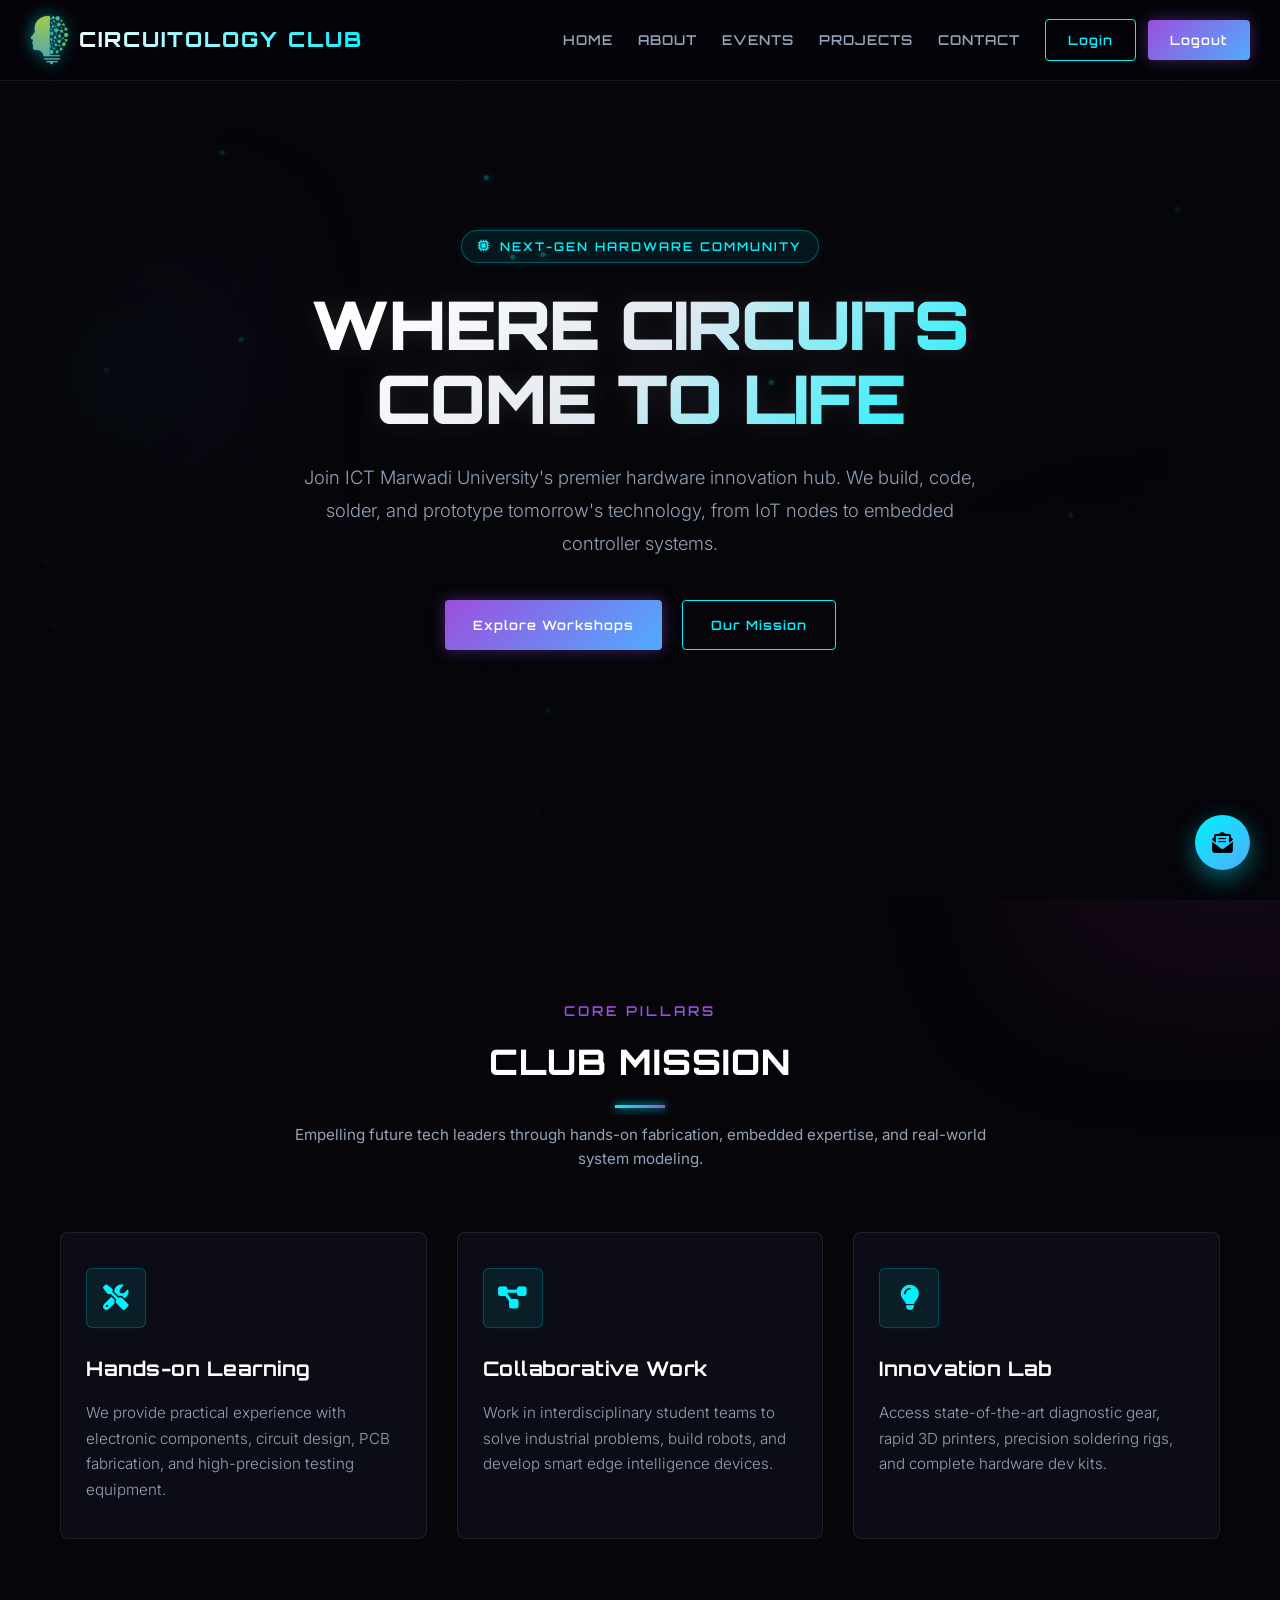
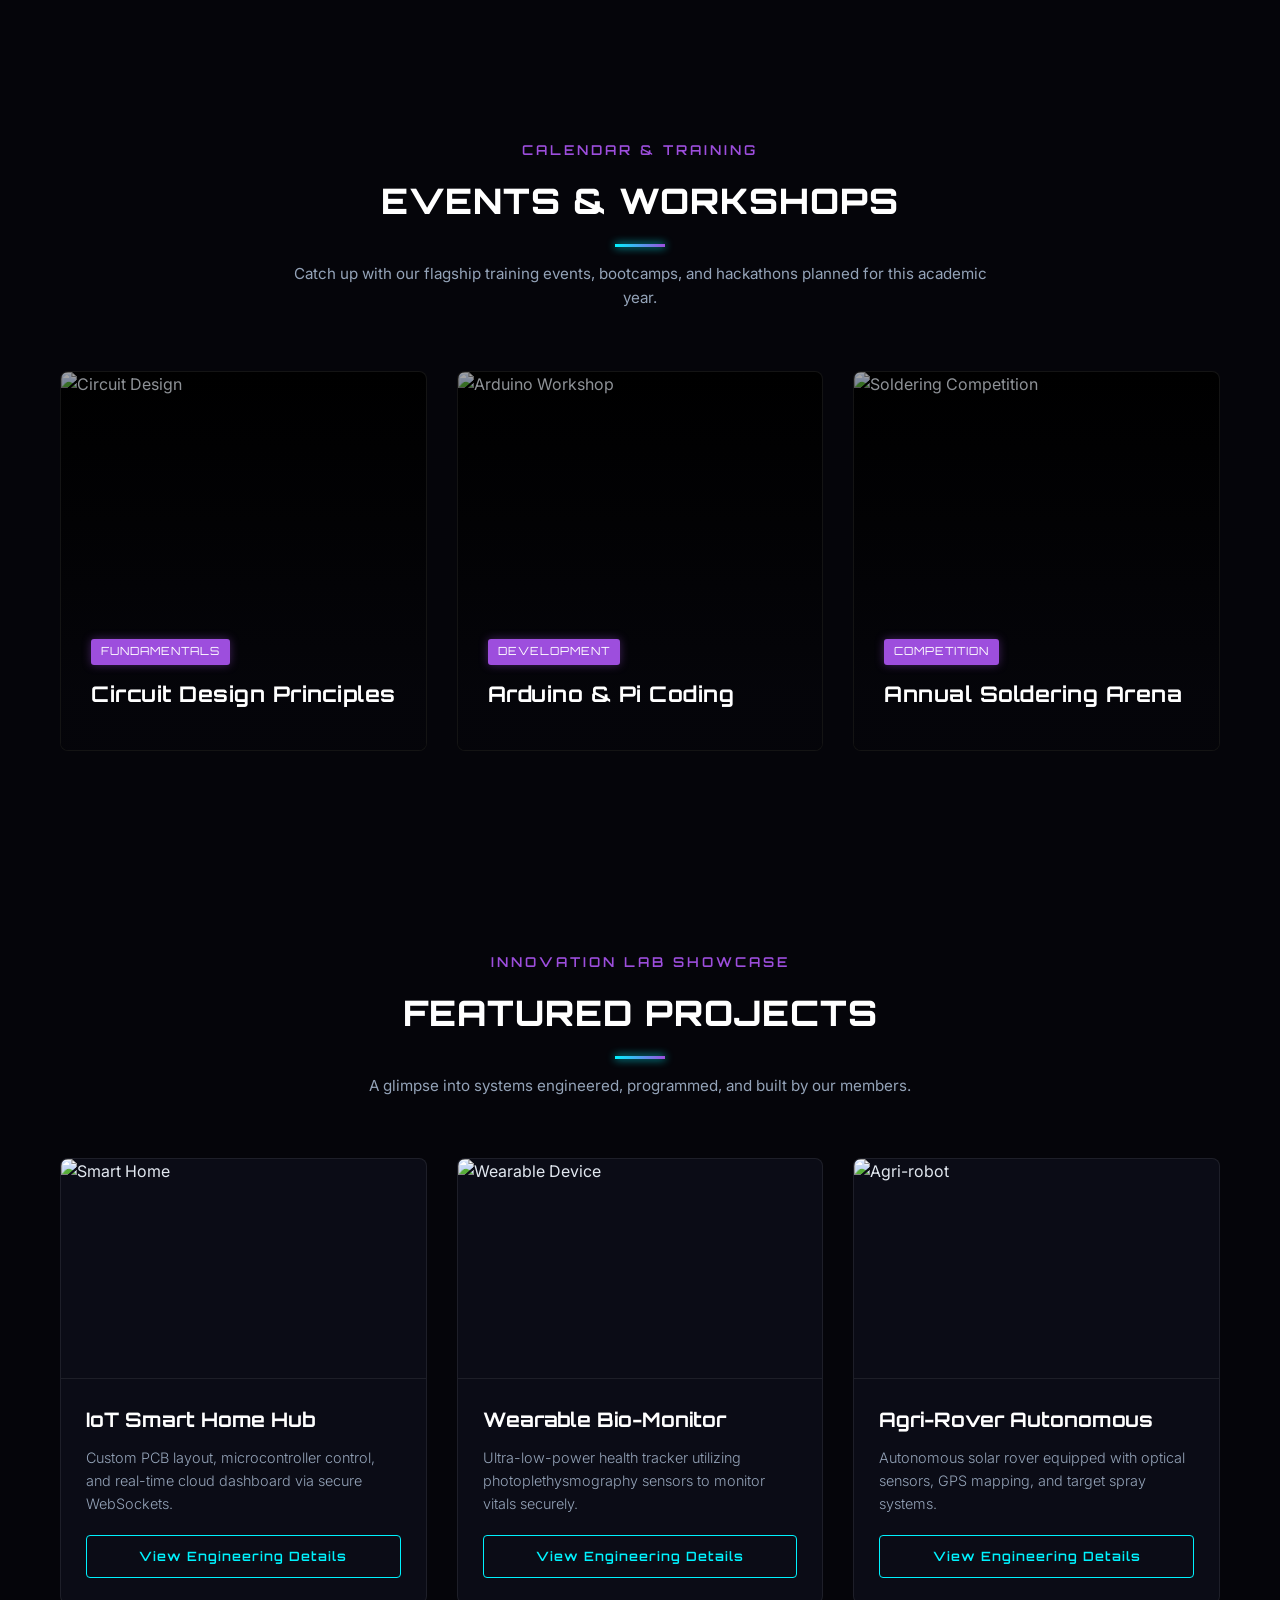
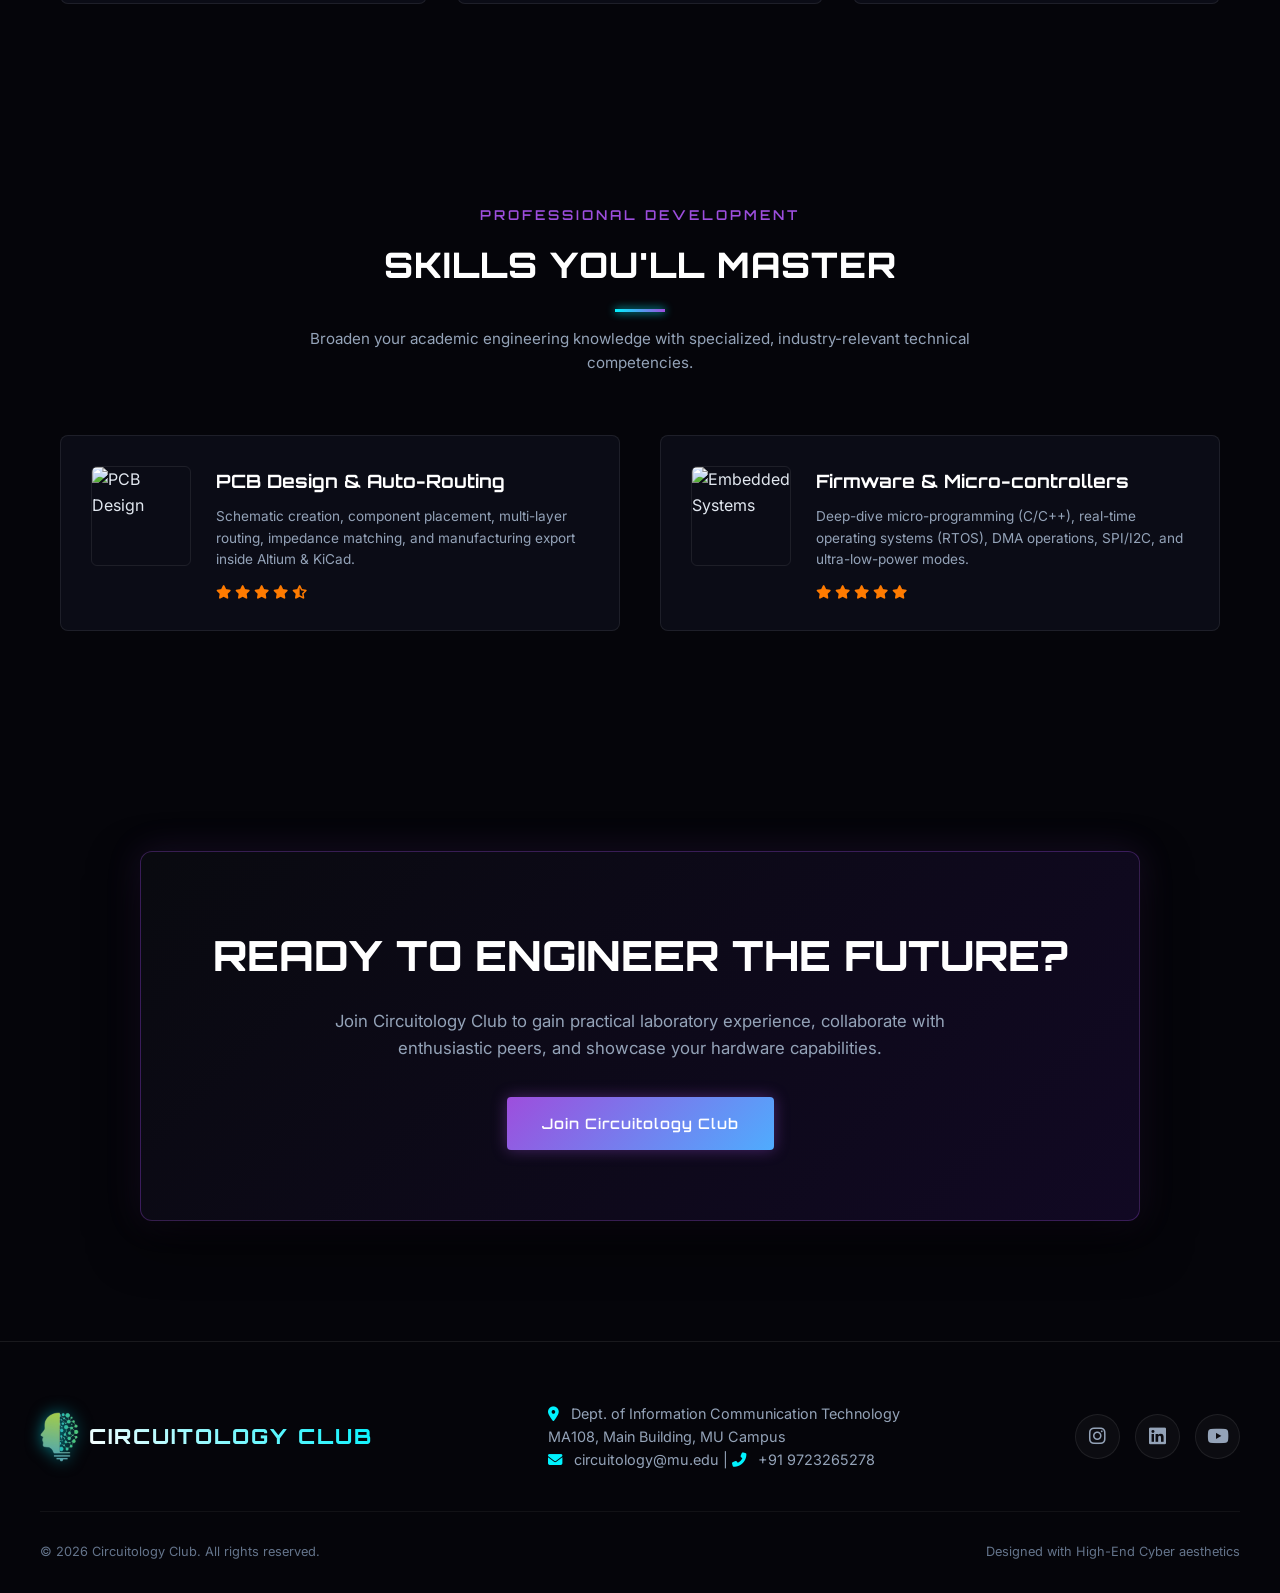
==== commit c583e4d1: "chnages ui" ====
--- a/index.html
+++ b/index.html
@@ -3,794 +3,1203 @@
 <head>
     <meta charset="UTF-8">
     <meta name="viewport" content="width=device-width, initial-scale=1.0">
-    <title>Circuitology Club ICT MU</title>
-    <!-- Favicon (replace with your actual logo) -->
+    <title>Circuitology Club | ICT MU</title>
+    <!-- Favicon -->
     <link rel="icon" href="https://img.icons8.com/color/48/000000/electronics.png" type="image/png">
-    <!-- Fonts -->
+    
+    <!-- Google Fonts -->
     <link rel="preconnect" href="https://fonts.googleapis.com">
     <link rel="preconnect" href="https://fonts.gstatic.com" crossorigin>
-    <link href="https://fonts.googleapis.com/css2?family=Poppins:wght@100;300;400;600;700&display=swap" rel="stylesheet">
+    <link href="https://fonts.googleapis.com/css2?family=Inter:wght@300;400;500;600;700&family=Orbitron:wght@400;600;800;900&display=swap" rel="stylesheet">
+    
     <!-- Font Awesome -->
     <link rel="stylesheet" href="https://cdnjs.cloudflare.com/ajax/libs/font-awesome/6.4.0/css/all.min.css">
+    
     <style>
-        /* CSS Variables */
+        /* CSS Custom Properties / Design Tokens */
         :root {
-            --primary-color: #4a6bff;
-            --secondary-color: #ff6b4a;
-            --dark-color: #1a237e;
-            --light-color: #e8eaf6;
-            --accent-color: #00c853;
-        }
-        
-        /* Base Styles */
+            --bg-darker: #05050a;
+            --bg-dark: #0a0b10;
+            --bg-card: rgba(16, 18, 30, 0.65);
+            --bg-card-hover: rgba(22, 25, 45, 0.85);
+            --border-color: rgba(255, 255, 255, 0.08);
+            --border-color-glow: rgba(0, 242, 254, 0.3);
+            
+            --neon-cyan: #00f2fe;
+            --neon-blue: #4facfe;
+            --neon-purple: #9d4edd;
+            --neon-pink: #f72585;
+            --neon-amber: #ff7b00;
+            
+            --text-main: #e2e8f0;
+            --text-muted: #94a3b8;
+            --text-glow: #ffffff;
+            
+            --font-display: 'Orbitron', sans-serif;
+            --font-body: 'Inter', sans-serif;
+            
+            --transition-speed: 0.3s;
+            --ease-custom: cubic-bezier(0.25, 0.8, 0.25, 1);
+        }
+
+        /* Reset & Base Styles */
         * {
             margin: 0;
             padding: 0;
-            font-family: 'Poppins', sans-serif;
             box-sizing: border-box;
-        }
-        
+            scroll-behavior: smooth;
+        }
+
         body {
-            background-color: #f5f5f5;
-            color: #333;
+            background-color: var(--bg-darker);
+            color: var(--text-main);
+            font-family: var(--font-body);
             overflow-x: hidden;
-        }
-
-        /* Header Section */
-        .header {
+            line-height: 1.6;
+        }
+
+        /* Custom Scrollbar */
+        ::-webkit-scrollbar {
+            width: 8px;
+        }
+        ::-webkit-scrollbar-track {
+            background: var(--bg-darker);
+        }
+        ::-webkit-scrollbar-thumb {
+            background: rgba(255, 255, 255, 0.1);
+            border-radius: 4px;
+        }
+        ::-webkit-scrollbar-thumb:hover {
+            background: var(--neon-cyan);
+            box-shadow: 0 0 10px var(--neon-cyan);
+        }
+
+        /* Ambient Glow Highlights */
+        .ambient-glow {
+            position: absolute;
+            width: 400px;
+            height: 400px;
+            background: radial-gradient(circle, rgba(0, 242, 254, 0.12) 0%, rgba(157, 78, 221, 0.08) 50%, transparent 100%);
+            top: 20%;
+            left: -100px;
+            pointer-events: none;
+            z-index: 0;
+            filter: blur(40px);
+        }
+
+        .ambient-glow-2 {
+            position: absolute;
+            width: 500px;
+            height: 500px;
+            background: radial-gradient(circle, rgba(157, 78, 221, 0.1) 0%, rgba(247, 37, 133, 0.05) 60%, transparent 100%);
+            top: 60%;
+            right: -200px;
+            pointer-events: none;
+            z-index: 0;
+            filter: blur(60px);
+        }
+
+        /* Navigation Header */
+        header {
+            position: fixed;
+            top: 0;
+            left: 0;
+            width: 100%;
+            z-index: 1000;
+            background: rgba(5, 5, 10, 0.7);
+            backdrop-filter: blur(16px);
+            -webkit-backdrop-filter: blur(16px);
+            border-bottom: 1px solid var(--border-color);
+            transition: all var(--transition-speed) ease;
+        }
+
+        header.scrolled {
+            background: rgba(5, 5, 10, 0.9);
+            box-shadow: 0 4px 30px rgba(0, 0, 0, 0.5), 0 0 15px rgba(0, 242, 254, 0.1);
+            border-bottom: 1px solid rgba(0, 242, 254, 0.2);
+        }
+
+        .nav-container {
+            max-width: 1300px;
+            margin: 0 auto;
+            display: flex;
+            justify-content: space-between;
+            align-items: center;
+            padding: 15px 30px;
+        }
+
+        .logo-area {
+            display: flex;
+            align-items: center;
+            text-decoration: none;
+            gap: 10px;
+        }
+
+        .logo-area img {
+            height: 50px;
+            width: auto;
+            filter: drop-shadow(0 0 8px rgba(0, 242, 254, 0.5));
+            transition: transform 0.5s ease;
+        }
+
+        .logo-area:hover img {
+            transform: rotate(5deg) scale(1.05);
+        }
+
+        .logo-text {
+            font-family: var(--font-display);
+            font-weight: 800;
+            font-size: 1.3rem;
+            letter-spacing: 2px;
+            background: linear-gradient(45deg, #fff, var(--neon-cyan));
+            -webkit-background-clip: text;
+            -webkit-text-fill-color: transparent;
+            text-transform: uppercase;
+        }
+
+        .nav-menu {
+            display: flex;
+            align-items: center;
+            list-style: none;
+            gap: 25px;
+        }
+
+        .nav-item a {
+            text-decoration: none;
+            color: var(--text-muted);
+            font-family: var(--font-display);
+            font-size: 0.85rem;
+            font-weight: 600;
+            letter-spacing: 1px;
+            transition: color var(--transition-speed) ease;
+            position: relative;
+            padding: 8px 0;
+        }
+
+        .nav-item a::after {
+            content: '';
+            position: absolute;
+            bottom: 0;
+            left: 0;
+            width: 0;
+            height: 2px;
+            background: linear-gradient(90deg, var(--neon-cyan), var(--neon-purple));
+            transition: width 0.3s ease;
+            box-shadow: 0 0 8px var(--neon-cyan);
+        }
+
+        .nav-item a:hover {
+            color: var(--neon-cyan);
+        }
+
+        .nav-item a:hover::after {
+            width: 100%;
+        }
+
+        .nav-buttons {
+            display: flex;
+            gap: 12px;
+            align-items: center;
+        }
+
+        /* Buttons */
+        .btn {
+            display: inline-flex;
+            align-items: center;
+            justify-content: center;
+            font-family: var(--font-display);
+            font-size: 0.8rem;
+            font-weight: 600;
+            letter-spacing: 1px;
+            text-decoration: none;
+            padding: 10px 22px;
+            border-radius: 4px;
+            transition: all 0.3s var(--ease-custom);
+            cursor: pointer;
+            position: relative;
+            overflow: hidden;
+        }
+
+        .btn-outline {
+            color: var(--neon-cyan);
+            border: 1px solid var(--neon-cyan);
+            background: transparent;
+            box-shadow: inset 0 0 0 0 rgba(0, 242, 254, 0.2);
+        }
+
+        .btn-outline:hover {
+            color: #000;
+            background: var(--neon-cyan);
+            box-shadow: 0 0 20px var(--neon-cyan);
+            font-weight: 700;
+        }
+
+        .btn-glow {
+            color: #fff;
+            background: linear-gradient(135deg, var(--neon-purple) 0%, var(--neon-blue) 100%);
+            border: none;
+            box-shadow: 0 0 15px rgba(157, 78, 221, 0.4);
+        }
+
+        .btn-glow:hover {
+            box-shadow: 0 0 25px rgba(0, 242, 254, 0.8);
+            transform: translateY(-2px);
+        }
+
+        /* Hero Section */
+        .hero {
+            position: relative;
             min-height: 100vh;
             width: 100%;
-            background-color: transparent;
-            background-image: linear-gradient(rgba(4,9,30,0.7), rgba(4,9,30,0.7)), 
-                            url('https://images.unsplash.com/photo-1550751827-4bd374c3f58b?ixlib=rb-4.0.3&ixid=M3wxMjA3fDB8MHxwaG90by1wYWdlfHx8fGVufDB8fHx8fA%3D%3D&auto=format&fit=crop&w=1470&q=80');
-            background-position: center;
-            background-size: cover;
-            position: relative;
-            padding: 20px;
-        }
-        
-        nav {
-            display: flex;
-            padding: 2% 6%;
-            justify-content: space-between;
+            display: flex;
             align-items: center;
-            background-color: transparent;
-        }
-        
-        nav img {
-            width: 150px;
-            height: auto;
-        }
-        
-        .nav-links {
-            flex: 1;
-            text-align: right;
-        }
-        
-        .nav-links ul li {
-            list-style: none;
-            display: inline-block;
-            padding: 8px 12px;
-            position: relative;
-        }
-        
-        .nav-links ul li a {
-            color: #fff;
-            text-decoration: none;
-            font-size: 13px;
-            transition: 0.3s;
-        }
-        
-        .nav-links ul li a:hover {
-            color: var(--secondary-color);
-        }
-        
-        .nav-links ul li::after {
-            content: '';
-            width: 0%;
-            height: 2px;
-            background: var(--secondary-color);
-            display: block;
-            margin: auto;
-            transition: 0.5s;
-        }
-        
-        .nav-links ul li:hover::after {
-            width: 100%;
-        }
-        
-        /* Buttons */
-        .hero-btn {
-            display: inline-block;
-            text-decoration: none;
-            color: #fff;
-            border: 1px solid #fff;
-            padding: 12px 24px;
-            font-size: 13px;
-            background: transparent;
-            position: relative;
-            cursor: pointer;
-            transition: all 0.3s;
-            border-radius: 50px;
-        }
-        
-        .hero-btn:hover {
-            border: 1px solid var(--secondary-color);
-            background: var(--secondary-color);
-            color: #000;
-        }
-        
-        /* Text Box */
-        .text-box {
-            width: 90%;
-            color: #fff;
-            position: absolute;
-            top: 50%;
-            left: 50%;
-            transform: translate(-50%, -50%);
-            text-align: center;
-        }
-        
-        .text-box h1 {
-            font-size: 62px;
-            margin-bottom: 20px;
-            animation: fadeInDown 1s ease;
-            
-        }
-        
-        .text-box p {
-            margin: 10px 0 40px;
-            font-size: 16px;
-            animation: fadeInUp 1s ease;
-        }
-        
-        /* Course Section */
-        .course {
-            width: 80%;
-            margin: auto;
-            text-align: center;
-            padding-top: 100px;
-        }
-        
-        .course h1 {
-            font-size: 36px;
-            font-weight: 600;
-            color: var(--dark-color);
-            margin-bottom: 20px;
-        }
-        
-        .course p {
-            color: #777;
-            font-size: 14px;
-            font-weight: 300;
-            line-height: 22px;
-            padding: 10px;
-            margin-bottom: 30px;
-        }
-        
-        .row {
-            display: flex;
-            justify-content: space-between;
-            flex-wrap: wrap;
-        }
-        
-        .course-col {
-            flex-basis: 31%;
-            background: #fff;
-            border-radius: 10px;
-            margin-bottom: 5%;
-            padding: 20px 12px;
-            box-sizing: border-box;
-            transition: 0.5s;
-            box-shadow: 0 0 20px rgba(0,0,0,0.1);
-        }
-        
-        .course-col:hover {
-            transform: translateY(-10px);
-            box-shadow: 0 10px 30px rgba(0,0,0,0.2);
-        }
-        
-        .course-col h3 {
-            text-align: center;
-            font-weight: 600;
-            margin: 10px 0;
-            color: var(--primary-color);
-        }
-        
-        .course-col i {
-            font-size: 24px;
-            color: var(--accent-color);
-            margin-right: 10px;
-        }
-        
-        /* Campus Section */
-        .campus {
-            width: 80%;
-            margin: auto;
-            text-align: center;
-            padding-top: 50px;
-        }
-        
-        .campus h1 {
-            font-size: 36px;
-            font-weight: 600;
-            color: var(--dark-color);
-            margin-bottom: 20px;
-        }
-        
-        .campus-col {
-            flex-basis: 32%;
-            border-radius: 10px;
-            margin-bottom: 30px;
-            position: relative;
+            justify-content: center;
             overflow: hidden;
-        }
-        
-        .campus-col img {
-            width: 100%;
-            height: 300px;
-            object-fit: cover;
-            display: block;
-            transition: transform 0.5s;
-        }
-        
-        .campus-col:hover img {
-            transform: scale(1.1);
-        }
-        
-        .layer {
-            background: transparent;
-            height: 100%;
-            width: 100%;
+            padding-top: 80px;
+        }
+
+        .hero-canvas {
             position: absolute;
             top: 0;
             left: 0;
-            transition: 0.5s;
+            width: 100%;
+            height: 100%;
+            z-index: 1;
+            opacity: 0.45;
+            pointer-events: none;
+        }
+
+        .hero-overlay {
+            position: absolute;
+            top: 0;
+            left: 0;
+            width: 100%;
+            height: 100%;
+            background: radial-gradient(circle at center, transparent 30%, var(--bg-darker) 90%),
+                        linear-gradient(to bottom, rgba(5,5,10,0.1), var(--bg-darker) 98%);
+            z-index: 2;
+            pointer-events: none;
+        }
+
+        .hero-content {
+            position: relative;
+            z-index: 3;
+            max-width: 900px;
+            text-align: center;
+            padding: 20px;
+        }
+
+        .cyber-badge {
+            display: inline-flex;
+            align-items: center;
+            gap: 8px;
+            background: rgba(0, 242, 254, 0.08);
+            border: 1px solid rgba(0, 242, 254, 0.3);
+            border-radius: 50px;
+            padding: 6px 16px;
+            margin-bottom: 25px;
+            font-family: var(--font-display);
+            font-size: 0.75rem;
+            font-weight: 600;
+            color: var(--neon-cyan);
+            letter-spacing: 2px;
+            text-transform: uppercase;
+            box-shadow: 0 0 10px rgba(0, 242, 254, 0.1);
+            animation: pulse-border 2.5s infinite;
+        }
+
+        .cyber-badge i {
+            animation: rotate-cog 3s linear infinite;
+        }
+
+        .hero h1 {
+            font-family: var(--font-display);
+            font-size: 4.2rem;
+            font-weight: 900;
+            line-height: 1.1;
+            letter-spacing: -1px;
+            text-transform: uppercase;
+            margin-bottom: 25px;
+            background: linear-gradient(135deg, #ffffff 10%, #e2e8f0 50%, var(--neon-cyan) 100%);
+            -webkit-background-clip: text;
+            -webkit-text-fill-color: transparent;
+            filter: drop-shadow(0 0 12px rgba(255, 255, 255, 0.1));
+        }
+
+        .hero p {
+            font-size: 1.15rem;
+            color: var(--text-muted);
+            max-width: 700px;
+            margin: 0 auto 40px;
+            font-weight: 300;
+            line-height: 1.8;
+        }
+
+        .hero-actions {
+            display: flex;
+            justify-content: center;
+            gap: 20px;
+        }
+
+        /* Sections General */
+        section {
+            position: relative;
+            padding: 100px 20px;
+            z-index: 10;
+        }
+
+        .section-header {
+            max-width: 700px;
+            margin: 0 auto 60px;
+            text-align: center;
+        }
+
+        .section-subtitle {
+            font-family: var(--font-display);
+            font-size: 0.85rem;
+            font-weight: 600;
+            color: var(--neon-purple);
+            text-transform: uppercase;
+            letter-spacing: 3px;
+            display: block;
+            margin-bottom: 12px;
+        }
+
+        .section-title {
+            font-family: var(--font-display);
+            font-size: 2.2rem;
+            font-weight: 800;
+            text-transform: uppercase;
+            color: var(--text-glow);
+            letter-spacing: 1px;
+            margin-bottom: 15px;
+            position: relative;
+        }
+
+        .section-title::after {
+            content: '';
+            display: block;
+            width: 50px;
+            height: 3px;
+            background: linear-gradient(90deg, var(--neon-cyan), var(--neon-purple));
+            margin: 15px auto 0;
+            box-shadow: 0 0 8px var(--neon-cyan);
+        }
+
+        .section-description {
+            color: var(--text-muted);
+            font-size: 0.95rem;
+        }
+
+        /* Container Layout */
+        .container {
+            max-width: 1200px;
+            margin: 0 auto;
+        }
+
+        /* Grid System */
+        .grid-3 {
+            display: grid;
+            grid-template-columns: repeat(3, 1fr);
+            gap: 30px;
+        }
+
+        .grid-2 {
+            display: grid;
+            grid-template-columns: repeat(2, 1fr);
+            gap: 30px;
+        }
+
+        /* Glassmorphic Cyber Cards */
+        .cyber-card {
+            background: var(--bg-card);
+            border: 1px solid var(--border-color);
+            border-radius: 8px;
+            padding: 35px 25px;
+            position: relative;
+            overflow: hidden;
+            transition: all 0.4s var(--ease-custom);
+            display: flex;
+            flex-direction: column;
+            justify-content: space-between;
+        }
+
+        .cyber-card::before {
+            content: '';
+            position: absolute;
+            top: 0;
+            left: 0;
+            width: 100%;
+            height: 100%;
+            background: linear-gradient(135deg, rgba(0, 242, 254, 0.05), transparent 50%);
+            opacity: 0;
+            transition: opacity 0.4s ease;
+        }
+
+        .cyber-card:hover {
+            transform: translateY(-8px);
+            background: var(--bg-card-hover);
+            border-color: var(--border-color-glow);
+            box-shadow: 0 10px 30px rgba(0, 0, 0, 0.5), 0 0 20px rgba(0, 242, 254, 0.15);
+        }
+
+        .cyber-card:hover::before {
+            opacity: 1;
+        }
+
+        .card-icon {
+            width: 60px;
+            height: 60px;
+            border-radius: 6px;
+            background: rgba(0, 242, 254, 0.08);
+            border: 1px solid rgba(0, 242, 254, 0.2);
             display: flex;
             align-items: center;
             justify-content: center;
+            font-size: 1.6rem;
+            color: var(--neon-cyan);
+            margin-bottom: 25px;
+            transition: all 0.3s ease;
+            box-shadow: 0 0 10px rgba(0, 242, 254, 0.05);
+        }
+
+        .cyber-card:hover .card-icon {
+            color: #000;
+            background: var(--neon-cyan);
+            box-shadow: 0 0 15px var(--neon-cyan);
+            border-color: var(--neon-cyan);
+            transform: scale(1.05) rotate(-5deg);
+        }
+
+        .card-title {
+            font-family: var(--font-display);
+            font-size: 1.25rem;
+            font-weight: 700;
+            color: var(--text-glow);
+            margin-bottom: 15px;
+            letter-spacing: 0.5px;
+        }
+
+        .card-body {
+            color: var(--text-muted);
+            font-size: 0.95rem;
+            font-weight: 300;
+            line-height: 1.7;
+        }
+
+        /* Activity / Events Section Styles */
+        .event-card {
+            position: relative;
+            border-radius: 8px;
+            overflow: hidden;
+            height: 380px;
+            border: 1px solid var(--border-color);
+            transition: all 0.4s var(--ease-custom);
+            background: #000;
+        }
+
+        .event-card img {
+            width: 100%;
+            height: 100%;
+            object-fit: cover;
+            opacity: 0.65;
+            transition: transform 0.6s var(--ease-custom), opacity 0.4s ease;
+        }
+
+        .event-overlay {
+            position: absolute;
+            bottom: 0;
+            left: 0;
+            width: 100%;
+            height: 100%;
+            background: linear-gradient(to top, rgba(5, 5, 10, 0.95) 15%, rgba(5, 5, 10, 0.4) 60%, transparent 100%);
+            display: flex;
             flex-direction: column;
-        }
-        
-        .layer:hover {
-            background: rgba(74, 107, 255, 0.7);
-        }
-        
-        .layer h3 {
+            justify-content: flex-end;
+            padding: 30px;
+            transition: all 0.4s var(--ease-custom);
+        }
+
+        .event-card:hover {
+            border-color: var(--neon-cyan);
+            box-shadow: 0 10px 30px rgba(0, 0, 0, 0.6), 0 0 25px rgba(0, 242, 254, 0.2);
+            transform: translateY(-5px);
+        }
+
+        .event-card:hover img {
+            transform: scale(1.08);
+            opacity: 0.75;
+        }
+
+        .event-title {
+            font-family: var(--font-display);
+            font-size: 1.35rem;
+            font-weight: 700;
+            color: #fff;
+            margin-bottom: 8px;
+            letter-spacing: 0.5px;
+            transition: color 0.3s ease;
+        }
+
+        .event-card:hover .event-title {
+            color: var(--neon-cyan);
+        }
+
+        .event-tag {
+            align-self: flex-start;
+            font-family: var(--font-display);
+            font-size: 0.7rem;
+            background: var(--neon-purple);
+            color: #fff;
+            padding: 4px 10px;
+            border-radius: 3px;
+            text-transform: uppercase;
+            letter-spacing: 1px;
+            margin-bottom: 12px;
+            box-shadow: 0 0 10px rgba(157, 78, 221, 0.4);
+        }
+
+        /* Project Cards */
+        .project-card {
+            background: var(--bg-card);
+            border: 1px solid var(--border-color);
+            border-radius: 8px;
+            overflow: hidden;
+            transition: all 0.4s var(--ease-custom);
+            position: relative;
+        }
+
+        .project-img-wrapper {
+            position: relative;
+            height: 220px;
+            overflow: hidden;
+            border-bottom: 1px solid var(--border-color);
+        }
+
+        .project-img-wrapper img {
             width: 100%;
-            font-weight: 500;
+            height: 100%;
+            object-fit: cover;
+            transition: transform 0.5s ease;
+        }
+
+        .project-card:hover .project-img-wrapper img {
+            transform: scale(1.06);
+        }
+
+        .project-info {
+            padding: 25px;
+        }
+
+        .project-card-title {
+            font-family: var(--font-display);
+            font-size: 1.25rem;
+            font-weight: 700;
+            color: var(--text-glow);
+            margin-bottom: 10px;
+        }
+
+        .project-card-desc {
+            color: var(--text-muted);
+            font-size: 0.9rem;
+            font-weight: 300;
+            line-height: 1.6;
+            margin-bottom: 20px;
+        }
+
+        .project-card:hover {
+            border-color: var(--border-color-glow);
+            box-shadow: 0 10px 30px rgba(0,0,0,0.5), 0 0 20px rgba(0, 242, 254, 0.1);
+            transform: translateY(-5px);
+        }
+
+        /* Skills / Development Section */
+        .skills-grid {
+            display: grid;
+            grid-template-columns: 1fr 1fr;
+            gap: 40px;
+        }
+
+        .skill-item {
+            background: var(--bg-card);
+            border: 1px solid var(--border-color);
+            border-radius: 8px;
+            padding: 30px;
+            display: flex;
+            gap: 25px;
+            transition: all 0.3s ease;
+        }
+
+        .skill-item:hover {
+            border-color: rgba(157, 78, 221, 0.4);
+            box-shadow: 0 8px 25px rgba(0,0,0,0.4), 0 0 15px rgba(157, 78, 221, 0.15);
+            background: var(--bg-card-hover);
+        }
+
+        .skill-item img {
+            width: 100px;
+            height: 100px;
+            object-fit: cover;
+            border-radius: 6px;
+            border: 1px solid var(--border-color);
+        }
+
+        .skill-info {
+            flex: 1;
+        }
+
+        .skill-title {
+            font-family: var(--font-display);
+            font-size: 1.15rem;
+            font-weight: 700;
+            color: var(--text-glow);
+            margin-bottom: 10px;
+        }
+
+        .skill-desc {
+            color: var(--text-muted);
+            font-size: 0.85rem;
+            line-height: 1.6;
+            margin-bottom: 15px;
+        }
+
+        .rating-stars {
+            color: var(--neon-amber);
+            font-size: 0.85rem;
+            display: flex;
+            gap: 4px;
+        }
+
+        /* Call To Action */
+        .cta-section {
+            position: relative;
+            padding: 120px 20px;
+            overflow: hidden;
+        }
+
+        .cta-box {
+            max-width: 1000px;
+            margin: 0 auto;
+            background: linear-gradient(135deg, rgba(10, 11, 16, 0.9) 0%, rgba(20, 10, 40, 0.85) 100%);
+            border: 1px solid rgba(157, 78, 221, 0.3);
+            border-radius: 12px;
+            padding: 70px 40px;
+            text-align: center;
+            position: relative;
+            z-index: 2;
+            box-shadow: 0 20px 50px rgba(0,0,0,0.7), 0 0 35px rgba(157, 78, 221, 0.15);
+        }
+
+        .cta-box h2 {
+            font-family: var(--font-display);
+            font-size: 2.6rem;
+            font-weight: 800;
             color: #fff;
-            font-size: 26px;
-            bottom: 0;
-            left: 50%;
-            transform: translateX(-50%);
-            position: absolute;
-            opacity: 0;
-            transition: 0.5s;
-            padding: 20px;
-            background: rgba(0,0,0,0.7);
-        }
-        
-        .layer:hover h3 {
-            opacity: 1;
-            bottom: 50%;
-        }
-        
-        /* Facilities Section */
-        .facilities {
-            width: 80%;
-            margin: auto;
-            text-align: center;
-            padding-top: 50px;
-        }
-        
-        .facilities-col {
-            flex-basis: 31%;
-            border-radius: 10px;
-            margin-bottom: 5%;
-            text-align: left;
-            background: #fff;
-            padding: 20px;
-            box-shadow: 0 0 20px rgba(0,0,0,0.1);
-            transition: 0.5s;
-        }
-        
-        .facilities-col:hover {
-            transform: translateY(-10px);
-            box-shadow: 0 10px 30px rgba(0,0,0,0.2);
-        }
-        
-        .facilities-col img {
-            width: 100%;
-            height: 200px;
-            object-fit: cover;
-            border-radius: 10px;
-            margin-bottom: 15px;
-        }
-        
-        .facilities-col h3 {
-            margin-top: 16px;
-            margin-bottom: 15px;
-            text-align: left;
-            color: var(--primary-color);
-        }
-        
-        /* Testimonials */
-        .testimonials {
-            width: 80%;
-            margin: auto;
-            padding-top: 50px;
-            text-align: center;
-        }
-        
-        .testimonial-col {
-            flex-basis: 48%;
-            border-radius: 10px;
-            margin-bottom: 5%;
-            text-align: left;
-            background: #fff;
-            padding: 25px;
-            cursor: pointer;
-            display: flex;
-            box-shadow: 0 0 20px rgba(0,0,0,0.1);
-            transition: 0.5s;
-        }
-        
-        .testimonial-col:hover {
-            transform: translateY(-10px);
-            box-shadow: 0 10px 30px rgba(0,0,0,0.2);
-        }
-        
-        .testimonial-col img {
-            height: 120px;
-            width: 120px;
-            margin-right: 30px;
-            border-radius: 10px;
-            object-fit: cover;
-        }
-        
-        .testimonial-col h3 {
-            margin-top: 10px;
-            color: var(--primary-color);
-        }
-        
-        .testimonial-col p {
-            padding: 0;
-            color: #555;
-            font-size: 14px;
-            margin: 10px 0;
-        }
-        
-        .testimonial-col .rating {
-            color: var(--secondary-color);
-        }
-        
-        /* CTA Section */
-        .cta {
-            margin: 100px auto;
-            width: 80%;
-            background-image: linear-gradient(rgba(0,0,0,0.7), rgba(0,0,0,0.7)), 
-                            url('https://images.unsplash.com/photo-1518770660439-4636190af475?ixlib=rb-4.0.3&ixid=M3wxMjA3fDB8MHxwaG90by1wYWdlfHx8fGVufDB8fHx8fA%3D%3D&auto=format&fit=crop&w=1470&q=80');
-            background-position: center;
-            background-size: cover;
-            border-radius: 10px;
-            text-align: center;
-            padding: 100px 0;
-        }
-        
-        .cta h1 {
-            color: #fff;
+            margin-bottom: 20px;
+            text-transform: uppercase;
+        }
+
+        .cta-box p {
+            color: var(--text-muted);
+            max-width: 650px;
+            margin: 0 auto 35px;
+            font-size: 1.05rem;
+        }
+
+        /* Footer */
+        footer {
+            background: var(--bg-darker);
+            border-top: 1px solid var(--border-color);
+            padding: 60px 20px 30px;
+        }
+
+        .footer-content {
+            max-width: 1200px;
+            margin: 0 auto;
+            display: flex;
+            justify-content: space-between;
+            align-items: center;
+            flex-wrap: wrap;
+            gap: 30px;
             margin-bottom: 40px;
-            padding: 0;
-            font-size: 36px;
-            animation: pulse 2s infinite;
-        }
-        
-        .cta p {
-            color: #fff;
-            margin-bottom: 40px;
-            font-size: 16px;
-        }
-        
-        /* Footer */
-        .footer {
-            width: 100%;
-            text-align: center;
-            padding: 30px 0;
-            background-color: var(--dark-color);
-            color: #fff;
-        }
-        
-        .footer h4 {
-            margin-bottom: 25px;
-            margin-top: 20px;
-            font-weight: 600;
-            font-size: 24px;
-        }
-        
-        .footer p {
-            margin-bottom: 20px;
-            font-size: 14px;
-            line-height: 1.6;
-        }
-        
-        .icons {
-            margin: 20px 0;
-        }
-        
-        .icons a {
-            color: #fff;
-            margin: 0 10px;
-            font-size: 24px;
-            transition: 0.3s;
-        }
-        
-        .icons a:hover {
-            color: var(--secondary-color);
-            transform: translateY(-5px);
-        }
-        
-        .copy {
-            margin-top: 20px;
-            font-size: 12px;
-            color: #aaa;
-        }
-        
-        /* Animations */
-        @keyframes fadeInDown {
-            from {
-                opacity: 0;
-                transform: translateY(-50px);
-            }
-            to {
-                opacity: 1;
-                transform: translateY(0);
-            }
-        }
-        
-        @keyframes fadeInUp {
-            from {
-                opacity: 0;
-                transform: translateY(50px);
-            }
-            to {
-                opacity: 1;
-                transform: translateY(0);
-            }
-        }
-        
-        @keyframes pulse {
-            0% {
-                transform: scale(1);
-            }
-            50% {
-                transform: scale(1.05);
-            }
-            100% {
-                transform: scale(1);
-            }
-        }
-        
-        /* Interactive Elements */
-        .floating-btn {
+        }
+
+        .footer-logo {
+            display: flex;
+            flex-direction: column;
+            gap: 10px;
+        }
+
+        .footer-info {
+            color: var(--text-muted);
+            font-size: 0.9rem;
+            max-width: 400px;
+        }
+
+        .footer-info i {
+            color: var(--neon-cyan);
+            margin-right: 8px;
+        }
+
+        .footer-socials {
+            display: flex;
+            gap: 15px;
+        }
+
+        .social-link {
+            width: 45px;
+            height: 45px;
+            border-radius: 50%;
+            background: rgba(255, 255, 255, 0.03);
+            border: 1px solid var(--border-color);
+            display: flex;
+            align-items: center;
+            justify-content: center;
+            color: var(--text-muted);
+            font-size: 1.2rem;
+            text-decoration: none;
+            transition: all 0.3s ease;
+        }
+
+        .social-link:hover {
+            color: #000;
+            background: var(--neon-cyan);
+            border-color: var(--neon-cyan);
+            box-shadow: 0 0 15px var(--neon-cyan);
+            transform: translateY(-4px);
+        }
+
+        .footer-bottom {
+            max-width: 1200px;
+            margin: 0 auto;
+            padding-top: 30px;
+            border-top: 1px solid rgba(255, 255, 255, 0.05);
+            display: flex;
+            justify-content: space-between;
+            align-items: center;
+            color: #64748b;
+            font-size: 0.8rem;
+        }
+
+        /* Floating Contact Action button */
+        .floating-action {
             position: fixed;
             bottom: 30px;
             right: 30px;
-            width: 60px;
-            height: 60px;
-            background: var(--primary-color);
-            color: #fff;
+            width: 55px;
+            height: 55px;
             border-radius: 50%;
+            background: linear-gradient(135deg, var(--neon-cyan) 0%, var(--neon-blue) 100%);
             display: flex;
             align-items: center;
             justify-content: center;
-            font-size: 24px;
-            box-shadow: 0 5px 15px rgba(0,0,0,0.3);
+            color: #000;
+            font-size: 1.3rem;
+            box-shadow: 0 8px 25px rgba(0, 242, 254, 0.4);
             cursor: pointer;
-            z-index: 100;
-            transition: all 0.3s;
-        }
-        
-        .floating-btn:hover {
-            background: var(--secondary-color);
-            transform: translateY(-5px) scale(1.1);
-        }
-        
-        /* Mobile Menu */
-        .fa-bars, .fa-times {
-            color: #fff;
-            font-size: 22px;
-            cursor: pointer;
-            display: none;
-        }
-        
-        /* Responsive Design */
-        @media(max-width: 700px) {
-            .text-box h1 {
-                font-size: 32px;
-            }
-            
-            .nav-links ul li {
-                display: block;
-            }
-            
-            .nav-links {
-                position: fixed;
-                background: var(--dark-color);
-                height: 100vh;
-                width: 200px;
-                top: 0;
-                right: -200px;
-                text-align: left;
-                z-index: 2;
-                transition: 0.5s;
-            }
-            
-            .fa-bars, .fa-times {
-                display: block;
-                margin: 10px;
-                font-size: 22px;
-            }
-            
-            .course-col, .facilities-col, .testimonial-col {
-                flex-basis: 100%;
-            }
-            
-            .testimonial-col {
-                flex-direction: column;
-            }
-            
-            .testimonial-col img {
-                margin-right: 0;
-                margin-bottom: 20px;
-            }
-            
-            .cta h1 {
-                font-size: 24px;
-            }
-        }
-        
-        /* Project Gallery */
-        .project-gallery {
-            display: grid;
-            grid-template-columns: repeat(auto-fill, minmax(300px, 1fr));
-            gap: 20px;
-            padding: 20px;
-        }
-        
-        .project-card {
-            position: relative;
-            overflow: hidden;
-            border-radius: 10px;
-            box-shadow: 0 5px 15px rgba(0,0,0,0.1);
-            transition: all 0.3s ease;
-        }
-        
-        .project-card:hover {
-            transform: translateY(-10px);
-            box-shadow: 0 15px 30px rgba(0,0,0,0.2);
-        }
-        
-        .project-card img {
-            width: 100%;
-            height: 200px;
-            object-fit: cover;
-            transition: transform 0.5s;
-        }
-        
-        .project-card:hover img {
-            transform: scale(1.1);
-        }
-        
-        .project-info {
-            position: absolute;
-            bottom: 0;
-            left: 0;
-            right: 0;
-            background: rgba(26, 35, 126, 0.9);
-            color: white;
-            padding: 20px;
-            transform: translateY(100%);
-            transition: transform 0.3s ease;
-        }
-        
-        .project-card:hover .project-info {
-            transform: translateY(0);
-        }
-        
-        /* Modal Styles */
+            z-index: 999;
+            transition: all 0.3s cubic-bezier(0.175, 0.885, 0.32, 1.275);
+        }
+
+        .floating-action:hover {
+            transform: scale(1.1) translateY(-3px);
+            box-shadow: 0 12px 30px rgba(0, 242, 254, 0.6);
+        }
+
+        /* Modals Cyber Design */
         .modal {
             display: none;
             position: fixed;
-            z-index: 1000;
+            z-index: 10000;
+            top: 0;
             left: 0;
-            top: 0;
             width: 100%;
             height: 100%;
-            background-color: rgba(0,0,0,0.7);
-            animation: fadeIn 0.3s;
-        }
-        
-        @keyframes fadeIn {
-            from {opacity: 0;}
-            to {opacity: 1;}
-        }
-        
-        .modal-content {
-            background-color: #fefefe;
-            margin: 10% auto;
-            padding: 30px;
-            border-radius: 10px;
-            width: 80%;
-            max-width: 500px;
+            background: rgba(5, 5, 10, 0.8);
+            backdrop-filter: blur(8px);
+            align-items: center;
+            justify-content: center;
+            padding: 20px;
+        }
+
+        .modal-wrapper {
+            background: #0b0c16;
+            border: 1px solid rgba(0, 242, 254, 0.3);
+            box-shadow: 0 15px 45px rgba(0,0,0,0.8), 0 0 30px rgba(0, 242, 254, 0.15);
+            width: 100%;
+            max-width: 480px;
+            border-radius: 8px;
+            padding: 40px 30px;
             position: relative;
-            box-shadow: 0 5px 30px rgba(0,0,0,0.3);
-        }
-        
-        .close {
-            color: #aaa;
+            transform: scale(0.95);
+            opacity: 0;
+            transition: all 0.3s var(--ease-custom);
+        }
+
+        .modal.active {
+            display: flex;
+        }
+
+        .modal.active .modal-wrapper {
+            transform: scale(1);
+            opacity: 1;
+        }
+
+        .modal-close {
             position: absolute;
-            top: 15px;
-            right: 25px;
-            font-size: 28px;
-            font-weight: bold;
+            top: 20px;
+            right: 20px;
+            color: var(--text-muted);
+            font-size: 1.3rem;
             cursor: pointer;
-        }
-        
-        .close:hover {
-            color: var(--secondary-color);
-        }
-        
-        .modal h2 {
+            transition: color 0.3s ease;
+        }
+
+        .modal-close:hover {
+            color: var(--neon-pink);
+        }
+
+        .modal-title {
+            font-family: var(--font-display);
+            font-size: 1.5rem;
+            font-weight: 700;
+            color: #fff;
+            margin-bottom: 25px;
+            text-transform: uppercase;
+            border-left: 3px solid var(--neon-cyan);
+            padding-left: 12px;
+        }
+
+        .form-group {
             margin-bottom: 20px;
-            color: var(--primary-color);
-        }
-        
-        .modal input, .modal select, .modal textarea {
+        }
+
+        .form-label {
+            display: block;
+            font-family: var(--font-display);
+            font-size: 0.75rem;
+            font-weight: 600;
+            color: var(--neon-cyan);
+            text-transform: uppercase;
+            letter-spacing: 1px;
+            margin-bottom: 8px;
+        }
+
+        .form-input {
             width: 100%;
-            padding: 12px;
-            margin: 8px 0;
-            border: 1px solid #ddd;
+            background: rgba(255, 255, 255, 0.03);
+            border: 1px solid rgba(255, 255, 255, 0.08);
             border-radius: 4px;
-            box-sizing: border-box;
-            font-family: 'Poppins', sans-serif;
-        }
-        
-        .modal textarea {
-            resize: vertical;
+            padding: 12px 16px;
+            color: #fff;
+            font-family: var(--font-body);
+            font-size: 0.9rem;
+            transition: all 0.3s ease;
+        }
+
+        .form-input:focus {
+            outline: none;
+            border-color: var(--neon-cyan);
+            background: rgba(0, 242, 254, 0.02);
+            box-shadow: 0 0 12px rgba(0, 242, 254, 0.15);
+        }
+
+        .modal-footer-text {
+            text-align: center;
+            font-size: 0.85rem;
+            color: var(--text-muted);
+            margin-top: 20px;
+        }
+
+        .modal-footer-text a {
+            color: var(--neon-cyan);
+            text-decoration: none;
+            font-weight: 600;
+        }
+
+        .modal-footer-text a:hover {
+            text-decoration: underline;
+        }
+
+        /* Animations */
+        @keyframes pulse-border {
+            0% { box-shadow: 0 0 10px rgba(0, 242, 254, 0.15); border-color: rgba(0, 242, 254, 0.3); }
+            50% { box-shadow: 0 0 20px rgba(0, 242, 254, 0.4); border-color: rgba(0, 242, 254, 0.6); }
+            100% { box-shadow: 0 0 10px rgba(0, 242, 254, 0.15); border-color: rgba(0, 242, 254, 0.3); }
+        }
+
+        @keyframes rotate-cog {
+            from { transform: rotate(0deg); }
+            to { transform: rotate(360deg); }
+        }
+
+        /* Mobile Hamburger & Menu Trigger */
+        .menu-toggle {
+            display: none;
+            background: transparent;
+            border: none;
+            color: #fff;
+            font-size: 1.5rem;
+            cursor: pointer;
+        }
+
+        /* Responsive Design Rules */
+        @media (max-width: 991px) {
+            .grid-3 {
+                grid-template-columns: repeat(2, 1fr);
+            }
+            .skills-grid {
+                grid-template-columns: 1fr;
+            }
+            .hero h1 {
+                font-size: 3.2rem;
+            }
+        }
+
+        @media (max-width: 768px) {
+            .menu-toggle {
+                display: block;
+            }
+
+            .nav-menu {
+                position: fixed;
+                top: 80px;
+                right: -100%;
+                width: 260px;
+                height: calc(100vh - 80px);
+                background: #07080d;
+                border-left: 1px solid var(--border-color);
+                flex-direction: column;
+                padding: 40px 30px;
+                align-items: flex-start;
+                transition: right 0.4s var(--ease-custom);
+                z-index: 999;
+            }
+
+            .nav-menu.active {
+                right: 0;
+            }
+
+            .nav-buttons {
+                flex-direction: column;
+                width: 100%;
+                margin-top: 20px;
+                gap: 15px;
+            }
+
+            .nav-buttons .btn {
+                width: 100%;
+            }
+
+            .grid-3, .grid-2 {
+                grid-template-columns: 1fr;
+            }
+
+            .hero h1 {
+                font-size: 2.5rem;
+            }
+
+            .hero p {
+                font-size: 1rem;
+            }
+
+            .hero-actions {
+                flex-direction: column;
+                gap: 12px;
+            }
+
+            .hero-actions .btn {
+                width: 100%;
+            }
+
+            .cta-box h2 {
+                font-size: 1.8rem;
+            }
         }
     </style>
 </head>
 <body>
-    <!-- Floating Contact Button -->
-    <div class="floating-btn" onclick="openContactForm()">
-        <i class="fas fa-comment-dots"></i>
+    <div class="ambient-glow"></div>
+    <div class="ambient-glow-2"></div>
+
+    <!-- Navigation Header -->
+    <header id="mainHeader">
+        <div class="nav-container">
+            <a href="#home" class="logo-area">
+                <img src="logo1.png" alt="Circuitology Club Logo">
+                <span class="logo-text">Circuitology Club</span>
+            </a>
+            
+            <button class="menu-toggle" id="menuToggle">
+                <i class="fas fa-bars"></i>
+            </button>
+
+            <ul class="nav-menu" id="navMenu">
+                <li class="nav-item"><a href="#home">HOME</a></li>
+                <li class="nav-item"><a href="#about">ABOUT</a></li>
+                <li class="nav-item"><a href="event.html">EVENTS</a></li>
+                <li class="nav-item"><a href="project.html">PROJECTS</a></li>
+                <li class="nav-item"><a href="#contact">CONTACT</a></li>
+                <li class="nav-buttons">
+                    <a href="form.php" class="btn btn-outline">Login</a>
+                    <a href="logout.php" class="btn btn-glow">Logout</a>
+                </li>
+            </ul>
+        </div>
+    </header>
+
+    <!-- Floating Quick Contact Button -->
+    <div class="floating-action" onclick="openModal('contactModal')">
+        <i class="fas fa-envelope-open-text"></i>
     </div>
 
-    <!-- Header Section -->
-    <section class="header" id="home">
-        <nav>
-            <!-- Replace this with your actual logo path -->
-            <a href="#home"><img src="logo.png" alt="Circuitology Club Logo" width="150" style="height:100px;"></a>
-            <div class="nav-links" id="navLinks">
-                <i class="fa fa-times" onclick="hideMenu()"></i>
-                <ul>
-                    <li><a href="#home">HOME</a></li>
-                    <li><a href="#about">ABOUT</a></li>
-                    <li><a href="event.html">EVENTS</a></li>
-                    <li><a href="./project8.html">PROJECTS</a></li>
-                    <li><a href="#contact">CONTACT</a></li>
-                    <a href="form.php" class="hero-btn" style="margin-right: 10px;">Login</a>
-                    <a href="logout.php" class="hero-btn" style="margin-right: 10px;">Logout</a>
-                </ul>
+    <!-- Hero Section -->
+    <section class="hero" id="home">
+        <canvas class="hero-canvas" id="circuit-canvas"></canvas>
+        <div class="hero-overlay"></div>
+        
+        <div class="hero-content">
+            <div class="cyber-badge">
+                <i class="fas fa-microchip"></i> Next-Gen Hardware Community
             </div>
-            <i class="fa fa-bars" onclick="showMenu()"></i>
-        </nav>
-
-        <div class="text-box">
-            <h1>Circuitology Club</h1>
-            <p>Where circuits come to life! Join our hardware enthusiasts community to explore electronics, embedded systems, IoT, and cutting-edge hardware technologies through hands-on projects and collaborative learning.</p>
-            <a href="./project8.html" class="hero-btn">Join Our Next Workshop</a>
-        </div>
-    </section>
-
-    <!-- About Section -->
-    <section class="course" id="about">
-        <h1>Club Mission</h1>
-        <p>Empowering students to become hardware innovators through:</p>
-
-        <div class="row">
-            <div class="course-col">
-                <h3><i class="fas fa-microchip"></i> Hands-on Learning</h3>
-                We provide practical experience with electronic components, circuit design, PCB fabrication, and embedded systems development.
-            </div>
-
-            <div class="course-col">
-                <h3><i class="fas fa-users"></i> Collaborative Projects</h3>
-                Work in teams to build real-world hardware solutions, from simple circuits to complex IoT systems and robotics.
-            </div>
-
-            <div class="course-col">
-                <h3><i class="fas fa-flask"></i> Innovation Lab</h3>
-                Access to our well-equipped lab with oscilloscopes, 3D printers, soldering stations, and development kits.
+            <h1>Where Circuits<br>Come To Life</h1>
+            <p>Join ICT Marwadi University's premier hardware innovation hub. We build, code, solder, and prototype tomorrow's technology, from IoT nodes to embedded controller systems.</p>
+            <div class="hero-actions">
+                <a href="project.html" class="btn btn-glow" style="padding: 14px 28px;">Explore Workshops</a>
+                <a href="#about" class="btn btn-outline" style="padding: 14px 28px;">Our Mission</a>
             </div>
         </div>
     </section>
 
-    <!-- Events Section -->
-    <section class="campus" id="events">
-        <h1>Club Activities & Events</h1>
-        <p>Engage in our exciting hardware-focused programs throughout the year.</p>
-
-        <div class="row">
-            <div class="campus-col">
-                <img src="https://images.unsplash.com/photo-1625014618427-fbc980b974f5?ixlib=rb-4.0.3&ixid=M3wxMjA3fDB8MHxwaG90by1wYWdlfHx8fGVufDB8fHx8fA%3D%3D&auto=format&fit=crop&w=1364&q=80" alt="Circuit Design Workshop">
-                <div class="layer">
-                    <h3>Circuit Design Fundamentals</h3>
+    <!-- About / Club Mission Section -->
+    <section class="container" id="about">
+        <div class="section-header">
+            <span class="section-subtitle">Core Pillars</span>
+            <h2 class="section-title">Club Mission</h2>
+            <p class="section-description">Empelling future tech leaders through hands-on fabrication, embedded expertise, and real-world system modeling.</p>
+        </div>
+
+        <div class="grid-3">
+            <div class="cyber-card">
+                <div>
+                    <div class="card-icon"><i class="fas fa-tools"></i></div>
+                    <h3 class="card-title">Hands-on Learning</h3>
+                    <p class="card-body">We provide practical experience with electronic components, circuit design, PCB fabrication, and high-precision testing equipment.</p>
                 </div>
             </div>
-            <div class="campus-col">
-                <img src="https://images.unsplash.com/photo-1522542550221-31fd19575a2d?ixlib=rb-4.0.3&ixid=M3wxMjA3fDB8MHxwaG90by1wYWdlfHx8fGVufDB8fHx8fA%3D%3D&auto=format&fit=crop&w=1470&q=80" alt="Arduino Workshop">
-                <div class="layer">
-                    <h3>Arduino/Raspberry Pi Workshops</h3>
+
+            <div class="cyber-card">
+                <div>
+                    <div class="card-icon"><i class="fas fa-project-diagram"></i></div>
+                    <h3 class="card-title">Collaborative Work</h3>
+                    <p class="card-body">Work in interdisciplinary student teams to solve industrial problems, build robots, and develop smart edge intelligence devices.</p>
                 </div>
             </div>
-            <div class="campus-col">
-                <img src="https://images.unsplash.com/photo-1585771724684-38269d6639fd?ixlib=rb-4.0.3&ixid=M3wxMjA3fDB8MHxwaG90by1wYWdlfHx8fGVufDB8fHx8fA%3D%3D&auto=format&fit=crop&w=1470&q=80" alt="Soldering Competition">
-                <div class="layer">
-                    <h3>Annual Soldering Competition</h3>
+
+            <div class="cyber-card">
+                <div>
+                    <div class="card-icon"><i class="fas fa-lightbulb"></i></div>
+                    <h3 class="card-title">Innovation Lab</h3>
+                    <p class="card-body">Access state-of-the-art diagnostic gear, rapid 3D printers, precision soldering rigs, and complete hardware dev kits.</p>
                 </div>
             </div>
         </div>
     </section>
 
-    <!-- Projects Section -->
-    <section class="facilities" id="projects">
-        <h1>Featured Projects</h1>
-        <p>See what our members have been building in our innovation lab</p>
-
-        <div class="project-gallery">
-            <div class="project-card">
-                <img src="https://images.unsplash.com/photo-1558002038-1055907df827?ixlib=rb-4.0.3&ixid=M3wxMjA3fDB8MHxwaG90by1wYWdlfHx8fGVufDB8fHx8fA%3D%3D&auto=format&fit=crop&w=1470&q=80" alt="Smart Home System">
-                <div class="project-info">
-                    <h3>IoT Smart Home System</h3>
-                    <p>A complete home automation system with custom PCB design and mobile app integration.</p>
-                    <button class="hero-btn" style="margin-top: 10px;">View Details</button>
+    <!-- Activities & Events Section -->
+    <section class="container" id="events">
+        <div class="section-header">
+            <span class="section-subtitle">Calendar & Training</span>
+            <h2 class="section-title">Events & Workshops</h2>
+            <p class="section-description">Catch up with our flagship training events, bootcamps, and hackathons planned for this academic year.</p>
+        </div>
+
+        <div class="grid-3">
+            <div class="event-card">
+                <img src="https://images.unsplash.com/photo-1625014618427-fbc980b974f5?ixlib=rb-4.0.3&auto=format&fit=crop&w=800&q=80" alt="Circuit Design">
+                <div class="event-overlay">
+                    <span class="event-tag">Fundamentals</span>
+                    <h3 class="event-title">Circuit Design Principles</h3>
                 </div>
             </div>
-            
-            <div class="project-card">
-                <img src="https://images.unsplash.com/photo-1579684385127-1ef15d508118?ixlib=rb-4.0.3&ixid=M3wxMjA3fDB8MHxwaG90by1wYWdlfHx8fGVufDB8fHx8fA%3D%3D&auto=format&fit=crop&w=1470&q=80" alt="Health Monitoring Device">
-                <div class="project-info">
-                    <h3>Wearable Health Monitor</h3>
-                    <p>Compact wearable device that tracks vital signs and alerts emergency contacts.</p>
-                    <button class="hero-btn" style="margin-top: 10px;">View Details</button>
+
+            <div class="event-card">
+                <img src="https://images.unsplash.com/photo-1522542550221-31fd19575a2d?ixlib=rb-4.0.3&auto=format&fit=crop&w=800&q=80" alt="Arduino Workshop">
+                <div class="event-overlay">
+                    <span class="event-tag">Development</span>
+                    <h3 class="event-title">Arduino & Pi Coding</h3>
                 </div>
             </div>
-            
-            <div class="project-card">
-                <img src="https://images.unsplash.com/photo-1593642632823-8f785ba67e45?ixlib=rb-4.0.3&ixid=M3wxMjA3fDB8MHxwaG90by1wYWdlfHx8fGVufDB8fHx8fA%3D%3D&auto=format&fit=crop&w=1632&q=80" alt="Agricultural Robot">
-                <div class="project-info">
-                    <h3>Autonomous Agricultural Robot</h3>
-                    <p>Solar-powered robot that can identify weeds and spray them with precision.</p>
-                    <button class="hero-btn" style="margin-top: 10px;">View Details</button>
+
+            <div class="event-card">
+                <img src="https://images.unsplash.com/photo-1585771724684-38269d6639fd?ixlib=rb-4.0.3&auto=format&fit=crop&w=800&q=80" alt="Soldering Competition">
+                <div class="event-overlay">
+                    <span class="event-tag">Competition</span>
+                    <h3 class="event-title">Annual Soldering Arena</h3>
                 </div>
             </div>
         </div>
     </section>
 
+    <!-- Featured Projects Section -->
+    <section class="container" id="projects">
+        <div class="section-header">
+            <span class="section-subtitle">Innovation Lab Showcase</span>
+            <h2 class="section-title">Featured Projects</h2>
+            <p class="section-description">A glimpse into systems engineered, programmed, and built by our members.</p>
+        </div>
+
+        <div class="grid-3">
+            <div class="project-card">
+                <div class="project-img-wrapper">
+                    <img src="https://images.unsplash.com/photo-1558002038-1055907df827?ixlib=rb-4.0.3&auto=format&fit=crop&w=800&q=80" alt="Smart Home">
+                </div>
+                <div class="project-info">
+                    <h3 class="project-card-title">IoT Smart Home Hub</h3>
+                    <p class="project-card-desc">Custom PCB layout, microcontroller control, and real-time cloud dashboard via secure WebSockets.</p>
+                    <a href="project.html" class="btn btn-outline" style="width: 100%;">View Engineering Details</a>
+                </div>
+            </div>
+
+            <div class="project-card">
+                <div class="project-img-wrapper">
+                    <img src="https://images.unsplash.com/photo-1579684385127-1ef15d508118?ixlib=rb-4.0.3&auto=format&fit=crop&w=800&q=80" alt="Wearable Device">
+                </div>
+                <div class="project-info">
+                    <h3 class="project-card-title">Wearable Bio-Monitor</h3>
+                    <p class="project-card-desc">Ultra-low-power health tracker utilizing photoplethysmography sensors to monitor vitals securely.</p>
+                    <a href="project.html" class="btn btn-outline" style="width: 100%;">View Engineering Details</a>
+                </div>
+            </div>
+
+            <div class="project-card">
+                <div class="project-img-wrapper">
+                    <img src="https://images.unsplash.com/photo-1593642632823-8f785ba67e45?ixlib=rb-4.0.3&auto=format&fit=crop&w=800&q=80" alt="Agri-robot">
+                </div>
+                <div class="project-info">
+                    <h3 class="project-card-title">Agri-Rover Autonomous</h3>
+                    <p class="project-card-desc">Autonomous solar rover equipped with optical sensors, GPS mapping, and target spray systems.</p>
+                    <a href="project.html" class="btn btn-outline" style="width: 100%;">View Engineering Details</a>
+                </div>
+            </div>
+        </div>
+    </section>
+
     <!-- Skills Section -->
-    <section class="testimonials">
-        <h1>Skills You'll Develop</h1>
-        <p>Our comprehensive program helps you master essential hardware engineering skills</p>
-
-        <div class="row">
-            <div class="testimonial-col">
-                <img src="https://images.pexels.com/photos/159220/printed-circuit-board-print-plate-via-macro-159220.jpeg?auto=compress&cs=tinysrgb&w=1200" alt="PCB Design">
-                <div>
-                    <h3>PCB Design & Fabrication</h3>
-                    <p>Learn to design professional-grade printed circuit boards using industry-standard tools like Altium and KiCad, from schematic capture to final production.</p>
-                    <div class="rating">
+    <section class="container">
+        <div class="section-header">
+            <span class="section-subtitle">Professional Development</span>
+            <h2 class="section-title">Skills You'll Master</h2>
+            <p class="section-description">Broaden your academic engineering knowledge with specialized, industry-relevant technical competencies.</p>
+        </div>
+
+        <div class="skills-grid">
+            <div class="skill-item">
+                <img src="https://images.pexels.com/photos/159220/printed-circuit-board-print-plate-via-macro-159220.jpeg?auto=compress&cs=tinysrgb&w=400" alt="PCB Design">
+                <div class="skill-info">
+                    <h3 class="skill-title">PCB Design & Auto-Routing</h3>
+                    <p class="skill-desc">Schematic creation, component placement, multi-layer routing, impedance matching, and manufacturing export inside Altium & KiCad.</p>
+                    <div class="rating-stars">
                         <i class="fas fa-star"></i>
                         <i class="fas fa-star"></i>
                         <i class="fas fa-star"></i>
@@ -799,12 +1208,13 @@
                     </div>
                 </div>
             </div>
-            <div class="testimonial-col">
-                <img src="https://images.unsplash.com/photo-1550751827-4bd374c3f58b?ixlib=rb-4.0.3&ixid=M3wxMjA3fDB8MHxwaG90by1wYWdlfHx8fGVufDB8fHx8fA%3D%3D&auto=format&fit=crop&w=1470&q=80" alt="Embedded Systems">
-                <div>
-                    <h3>Embedded Systems Programming</h3>
-                    <p>Master microcontroller programming with C/C++, RTOS concepts, peripheral interfaces, and low-power design techniques.</p>
-                    <div class="rating">
+
+            <div class="skill-item">
+                <img src="https://images.unsplash.com/photo-1550751827-4bd374c3f58b?ixlib=rb-4.0.3&auto=format&fit=crop&w=400&q=80" alt="Embedded Systems">
+                <div class="skill-info">
+                    <h3 class="skill-title">Firmware & Micro-controllers</h3>
+                    <p class="skill-desc">Deep-dive micro-programming (C/C++), real-time operating systems (RTOS), DMA operations, SPI/I2C, and ultra-low-power modes.</p>
+                    <div class="rating-stars">
                         <i class="fas fa-star"></i>
                         <i class="fas fa-star"></i>
                         <i class="fas fa-star"></i>
@@ -817,170 +1227,279 @@
     </section>
 
     <!-- CTA Section -->
-    <section class="cta" id="contact">
-        <h1>Ready to Build the Future With Us?</h1>
-        <p>Whether you're a complete beginner or an experienced maker, we have opportunities for you to learn and grow.</p>
-        <a href="#register" class="hero-btn">Join Circuitology Club</a>
-    </section>
-
-    <!-- Footer -->
-    <section class="footer">
-        <h4>Circuitology Club</h4>
-        <p>
-            Department of Information communication Technology<br>
-            MA108,Main Building Mu campus<br>
-            Contact: circuitology@mu.edu | +91 9723265278
-        </p>
-
-        <div class="icons">
-            <a href="https://www.instagram.com/circuitology_club?igsh=Mmt6YTA2d3BsOG9r" target="_blank">
-                <i class="fab fa-instagram"></i>
-            </a>
-            <a href="https://www.linkedin.com/company/circuitology-club/" target="_blank">
-                <i class="fab fa-linkedin"></i>
-            </a>
-            <a href="https://www.youtube.com/@ICTMarwadiUniversity" target="_blank">
-                <i class="fab fa-youtube"></i>
-            </a>
-        </div>  
-
-        <div class="copy">
-            &copy; 2025 Circuitology Club. All rights reserved.
+    <section class="cta-section" id="contact">
+        <div class="cta-box">
+            <h2>Ready to Engineer the Future?</h2>
+            <p>Join Circuitology Club to gain practical laboratory experience, collaborate with enthusiastic peers, and showcase your hardware capabilities.</p>
+            <a href="form.php" class="btn btn-glow" style="padding: 15px 35px; font-size: 0.9rem;">Join Circuitology Club</a>
         </div>
     </section>
 
-    <!-- Login Modal -->
-    <div id="loginModal" class="modal">
-        <div class="modal-content">
-            <span class="close" onclick="closeModal('loginModal')">&times;</span>
-            <h2>Member Login</h2>
-            <form>
-                <input type="email" placeholder="Email" required>
-                <input type="password" placeholder="Password" required>
-                <button type="submit" class="hero-btn">Login</button>
-            </form>
-            <p>Don't have an account? <a href="#" onclick="switchToRegister()">Register here</a></p>
+    <!-- Footer -->
+    <footer>
+        <div class="footer-content">
+            <div class="footer-logo">
+                <a href="#home" class="logo-area">
+                    <img src="logo1.png" alt="Circuitology Logo">
+                    <span class="logo-text">Circuitology Club</span>
+                </a>
+            </div>
+            
+            <div class="footer-info">
+                <p><i class="fas fa-map-marker-alt"></i> Dept. of Information Communication Technology</p>
+                <p>MA108, Main Building, MU Campus</p>
+                <p><i class="fas fa-envelope"></i> circuitology@mu.edu | <i class="fas fa-phone-alt"></i> +91 9723265278</p>
+            </div>
+
+            <div class="footer-socials">
+                <a href="https://www.instagram.com/circuitology_club?igsh=Mmt6YTA2d3BsOG9r" class="social-link" target="_blank"><i class="fab fa-instagram"></i></a>
+                <a href="https://www.linkedin.com/company/circuitology-club/" class="social-link" target="_blank"><i class="fab fa-linkedin"></i></a>
+                <a href="https://www.youtube.com/@ICTMarwadiUniversity" class="social-link" target="_blank"><i class="fab fa-youtube"></i></a>
+            </div>
         </div>
-    </div>
-
-    <!-- Register Modal -->
-    <div id="registerModal" class="modal">
-        <div class="modal-content">
-            <span class="close" onclick="closeModal('registerModal')">&times;</span>
-            <h2>Register Now</h2>
-            <form>
-                <input type="text" placeholder="Full Name" required>
-                <input type="email" placeholder="Email" required>
-                <input type="password" placeholder="Password" required>
-                <input type="password" placeholder="Confirm Password" required>
-                <select required>
-                    <option value="">Select Department</option>
-                    <option>Electronics</option>
-                    <option>Computer Science</option>
-                    <option>Electrical</option>
-                    <option>Mechanical</option>
-                    <option>Other</option>
-                </select>
-                <button type="submit" class="hero-btn">Register</button>
-            </form>
-            <p>Already have an account? <a href="#" onclick="switchToLogin()">Login here</a></p>
+
+        <div class="footer-bottom">
+            <p>&copy; 2026 Circuitology Club. All rights reserved.</p>
+            <p>Designed with High-End Cyber aesthetics</p>
         </div>
-    </div>
+    </footer>
 
     <!-- Contact Form Modal -->
     <div id="contactModal" class="modal">
-        <div class="modal-content">
-            <span class="close" onclick="closeModal('contactModal')">&times;</span>
-            <h2>Contact Us</h2>
-            <form>
-                <input type="text" placeholder="Your Name" required>
-                <input type="email" placeholder="Your Email" required>
-                <textarea placeholder="Your Message" rows="5" required></textarea>
-                <button type="submit" class="hero-btn">Send Message</button>
+        <div class="modal-wrapper">
+            <span class="modal-close" onclick="closeModal('contactModal')"><i class="fas fa-times"></i></span>
+            <h2 class="modal-title">Get in Touch</h2>
+            <form action="form.php" method="POST">
+                <div class="form-group">
+                    <label class="form-label">Full Name</label>
+                    <input type="text" class="form-input" placeholder="Your Name" required>
+                </div>
+                <div class="form-group">
+                    <label class="form-label">Email Address</label>
+                    <input type="email" class="form-input" placeholder="name@domain.com" required>
+                </div>
+                <div class="form-group">
+                    <label class="form-label">Message</label>
+                    <textarea class="form-input" rows="4" placeholder="How can we help you?" required></textarea>
+                </div>
+                <button type="submit" class="btn btn-glow" style="width: 100%; padding: 12px;">Send Message</button>
             </form>
         </div>
     </div>
 
+    <!-- Script Section -->
     <script>
-        // Mobile Menu Toggle
-        var navLinks = document.getElementById("navLinks");
-        
-        function showMenu() {
-            navLinks.style.right = "0";
-        }
-        
-        function hideMenu() {
-            navLinks.style.right = "-200px";            
-        }
-        
-        
-        function logout() {
-            localStorage.removeItem("loggedIn");
-            alert("You have been logged out.");
-            window.location.href = "login.html";
-        }
-
-        // Modal Functions
-        function openLoginModal() {
-            document.getElementById('loginModal').style.display = 'block';
-        }
-        
-        function openRegisterModal() {
-            document.getElementById('registerModal').style.display = 'block';
-        }
-        
-        function openContactForm() {
-            document.getElementById('contactModal').style.display = 'block';
-        }
-        
-        function closeModal(modalId) {
-            document.getElementById(modalId).style.display = 'none';
-        }
-        
-        function switchToRegister() {
-            closeModal('loginModal');
-            openRegisterModal();
-        }
-        
-        function switchToLogin() {
-            closeModal('registerModal');
-            openLoginModal();
-        }
-        
-        // Close modal when clicking outside
-        window.onclick = function(event) {
-            if (event.target.className === 'modal') {
-                event.target.style.display = 'none';
-            }
-        }
-        
-        // Smooth scrolling for anchor links
-        document.querySelectorAll('a[href^="#"]').forEach(anchor => {
-            anchor.addEventListener('click', function (e) {
-                e.preventDefault();
-                
-                document.querySelector(this.getAttribute('href')).scrollIntoView({
-                    behavior: 'smooth'
-                });
+        // Header Scrolled Style
+        window.addEventListener('scroll', function() {
+            const header = document.getElementById('mainHeader');
+            if (window.scrollY > 50) {
+                header.classList.add('scrolled');
+            } else {
+                header.classList.remove('scrolled');
+            }
+        });
+
+        // Hamburger Menu Toggle
+        const menuToggle = document.getElementById('menuToggle');
+        const navMenu = document.getElementById('navMenu');
+
+        menuToggle.addEventListener('click', () => {
+            navMenu.classList.toggle('active');
+            const icon = menuToggle.querySelector('i');
+            if (navMenu.classList.contains('active')) {
+                icon.classList.remove('fa-bars');
+                icon.classList.add('fa-times');
+            } else {
+                icon.classList.remove('fa-times');
+                icon.classList.add('fa-bars');
+            }
+        });
+
+        // Close mobile menu on item click
+        document.querySelectorAll('.nav-item a').forEach(link => {
+            link.addEventListener('click', () => {
+                navMenu.classList.remove('active');
+                const icon = menuToggle.querySelector('i');
+                icon.classList.remove('fa-times');
+                icon.classList.add('fa-bars');
             });
         });
-        
-        // Animation on scroll
-        window.addEventListener('scroll', reveal);
-        
-        function reveal() {
-            var reveals = document.querySelectorAll('.course-col, .campus-col, .facilities-col, .testimonial-col, .project-card');
-            
-            for(var i = 0; i < reveals.length; i++) {
-                var windowHeight = window.innerHeight;
-                var revealTop = reveals[i].getBoundingClientRect().top;
-                var revealPoint = 150;
-                
-                if(revealTop < windowHeight - revealPoint) {
-                    reveals[i].classList.add('active');
+
+        // Modal Utility
+        function openModal(modalId) {
+            document.getElementById(modalId).classList.add('active');
+        }
+
+        function closeModal(modalId) {
+            document.getElementById(modalId).classList.remove('active');
+        }
+
+        // Close modal when clicking outside contents
+        window.onclick = function(event) {
+            if (event.target.classList.contains('modal')) {
+                event.target.classList.remove('active');
+            }
+        }
+
+        /* DYNAMIC CANVAS CIRCUIT CODE */
+        const canvas = document.getElementById('circuit-canvas');
+        const ctx = canvas.getContext('2d');
+
+        let width = canvas.width = canvas.offsetWidth;
+        let height = canvas.height = canvas.offsetHeight;
+
+        window.addEventListener('resize', () => {
+            width = canvas.width = canvas.offsetWidth;
+            height = canvas.height = canvas.offsetHeight;
+        });
+
+        class Node {
+            constructor(x, y) {
+                this.x = x;
+                this.y = y;
+                this.neighbors = [];
+            }
+        }
+
+        class Pulse {
+            constructor(startNode, speed) {
+                this.currentNode = startNode;
+                this.targetNode = null;
+                this.x = startNode.x;
+                this.y = startNode.y;
+                this.speed = speed;
+                this.progress = 0;
+                this.selectNextTarget();
+            }
+
+            selectNextTarget() {
+                if (this.currentNode.neighbors.length > 0) {
+                    const idx = Math.floor(Math.random() * this.currentNode.neighbors.length);
+                    this.targetNode = this.currentNode.neighbors[idx];
+                    this.progress = 0;
+                } else {
+                    this.targetNode = null;
                 }
             }
-        }
+
+            update() {
+                if (!this.targetNode) return false;
+
+                this.progress += this.speed;
+                if (this.progress >= 1) {
+                    this.currentNode = this.targetNode;
+                    this.x = this.currentNode.x;
+                    this.y = this.currentNode.y;
+                    this.selectNextTarget();
+                    if (!this.targetNode) return false;
+                } else {
+                    this.x = this.currentNode.x + (this.targetNode.x - this.currentNode.x) * this.progress;
+                    this.y = this.currentNode.y + (this.targetNode.y - this.currentNode.y) * this.progress;
+                }
+                return true;
+            }
+
+            draw() {
+                ctx.beginPath();
+                ctx.arc(this.x, this.y, 2.5, 0, Math.PI * 2);
+                ctx.fillStyle = '#00f2fe';
+                ctx.shadowBlur = 8;
+                ctx.shadowColor = '#00f2fe';
+                ctx.fill();
+                ctx.shadowBlur = 0;
+            }
+        }
+
+        const nodes = [];
+        const pulses = [];
+        const cols = 12;
+        const rows = 8;
+        const spacingX = width / (cols - 1);
+        const spacingY = height / (rows - 1);
+
+        // Generate grid with randomized jitter to look like circuit tracks
+        for (let r = 0; r < rows; r++) {
+            for (let c = 0; c < cols; c++) {
+                // Skip some points randomly to create an organic PCB design
+                if (Math.random() > 0.85) continue;
+
+                const jitterX = (Math.random() - 0.5) * spacingX * 0.4;
+                const jitterY = (Math.random() - 0.5) * spacingY * 0.4;
+                const x = c * spacingX + jitterX;
+                const y = r * spacingY + jitterY;
+                nodes.push(new Node(x, y));
+            }
+        }
+
+        // Link close nodes (grid-like connections)
+        const threshold = Math.max(spacingX, spacingY) * 1.5;
+        for (let i = 0; i < nodes.length; i++) {
+            for (let j = i + 1; j < nodes.length; j++) {
+                const dx = nodes[i].x - nodes[j].x;
+                const dy = nodes[i].y - nodes[j].y;
+                const dist = Math.sqrt(dx * dx + dy * dy);
+                if (dist < threshold && Math.random() > 0.15) {
+                    nodes[i].neighbors.push(nodes[j]);
+                    nodes[j].neighbors.push(nodes[i]);
+                }
+            }
+        }
+
+        // Initialize pulses
+        for (let p = 0; p < 25; p++) {
+            if (nodes.length > 0) {
+                const start = nodes[Math.floor(Math.random() * nodes.length)];
+                pulses.push(new Pulse(start, 0.005 + Math.random() * 0.01));
+            }
+        }
+
+        function animate() {
+            ctx.clearRect(0, 0, width, height);
+
+            // Draw circuit lines
+            ctx.strokeStyle = 'rgba(0, 242, 254, 0.04)';
+            ctx.lineWidth = 1;
+            ctx.shadowBlur = 0;
+            ctx.beginPath();
+            for (let i = 0; i < nodes.length; i++) {
+                const n = nodes[i];
+                for (let j = 0; j < n.neighbors.length; j++) {
+                    const nb = n.neighbors[j];
+                    // Only draw connection in one direction to avoid redrawing
+                    if (n.x < nb.x || (n.x === nb.x && n.y < nb.y)) {
+                        ctx.moveTo(n.x, n.y);
+                        ctx.lineTo(nb.x, nb.y);
+                    }
+                }
+            }
+            ctx.stroke();
+
+            // Draw nodes
+            ctx.fillStyle = 'rgba(157, 78, 221, 0.12)';
+            for (let i = 0; i < nodes.length; i++) {
+                ctx.beginPath();
+                ctx.arc(nodes[i].x, nodes[i].y, 2, 0, Math.PI * 2);
+                ctx.fill();
+            }
+
+            // Draw and update active pulses
+            for (let i = pulses.length - 1; i >= 0; i--) {
+                const p = pulses[i];
+                const active = p.update();
+                if (!active) {
+                    // Respawn pulse at random node
+                    const start = nodes[Math.floor(Math.random() * nodes.length)];
+                    pulses[i] = new Pulse(start, 0.005 + Math.random() * 0.01);
+                } else {
+                    p.draw();
+                }
+            }
+
+            requestAnimationFrame(animate);
+        }
+
+        // Start circuit particle simulation
+        animate();
     </script>
 </body>
 </html>
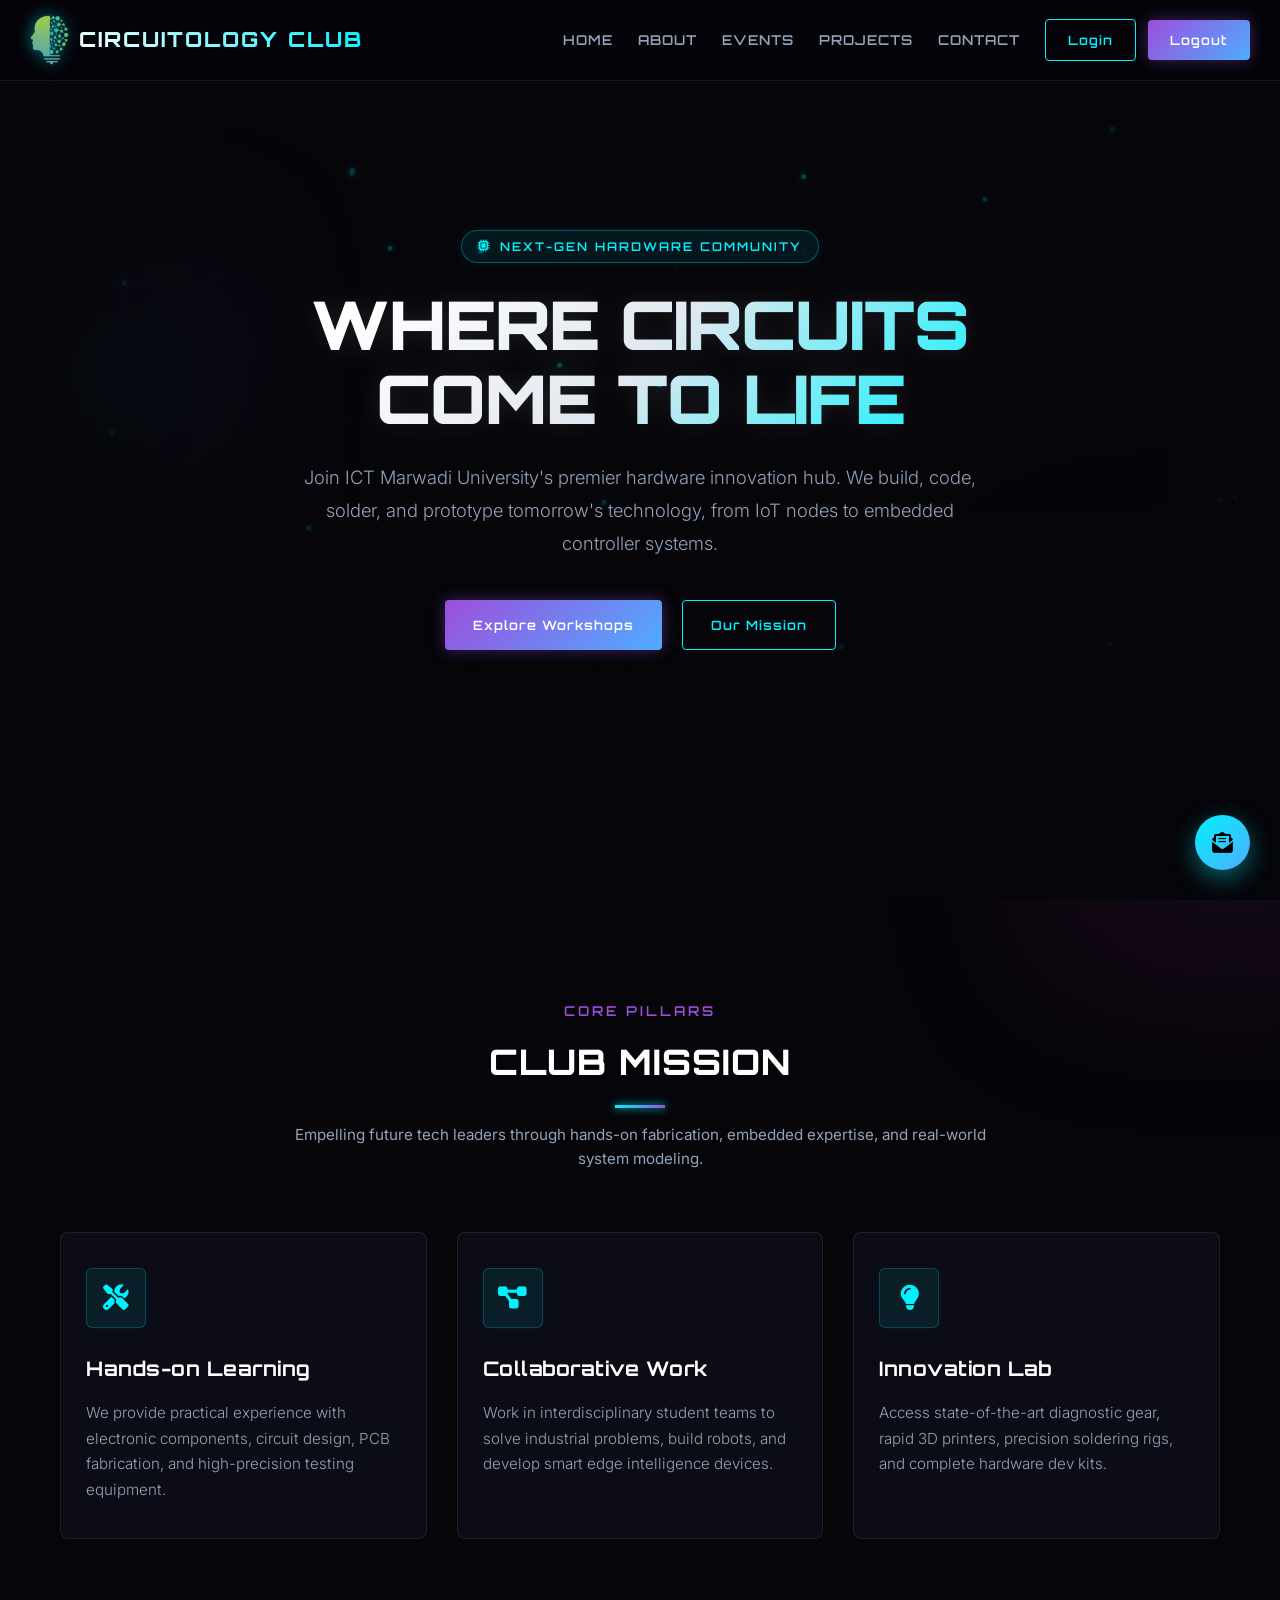
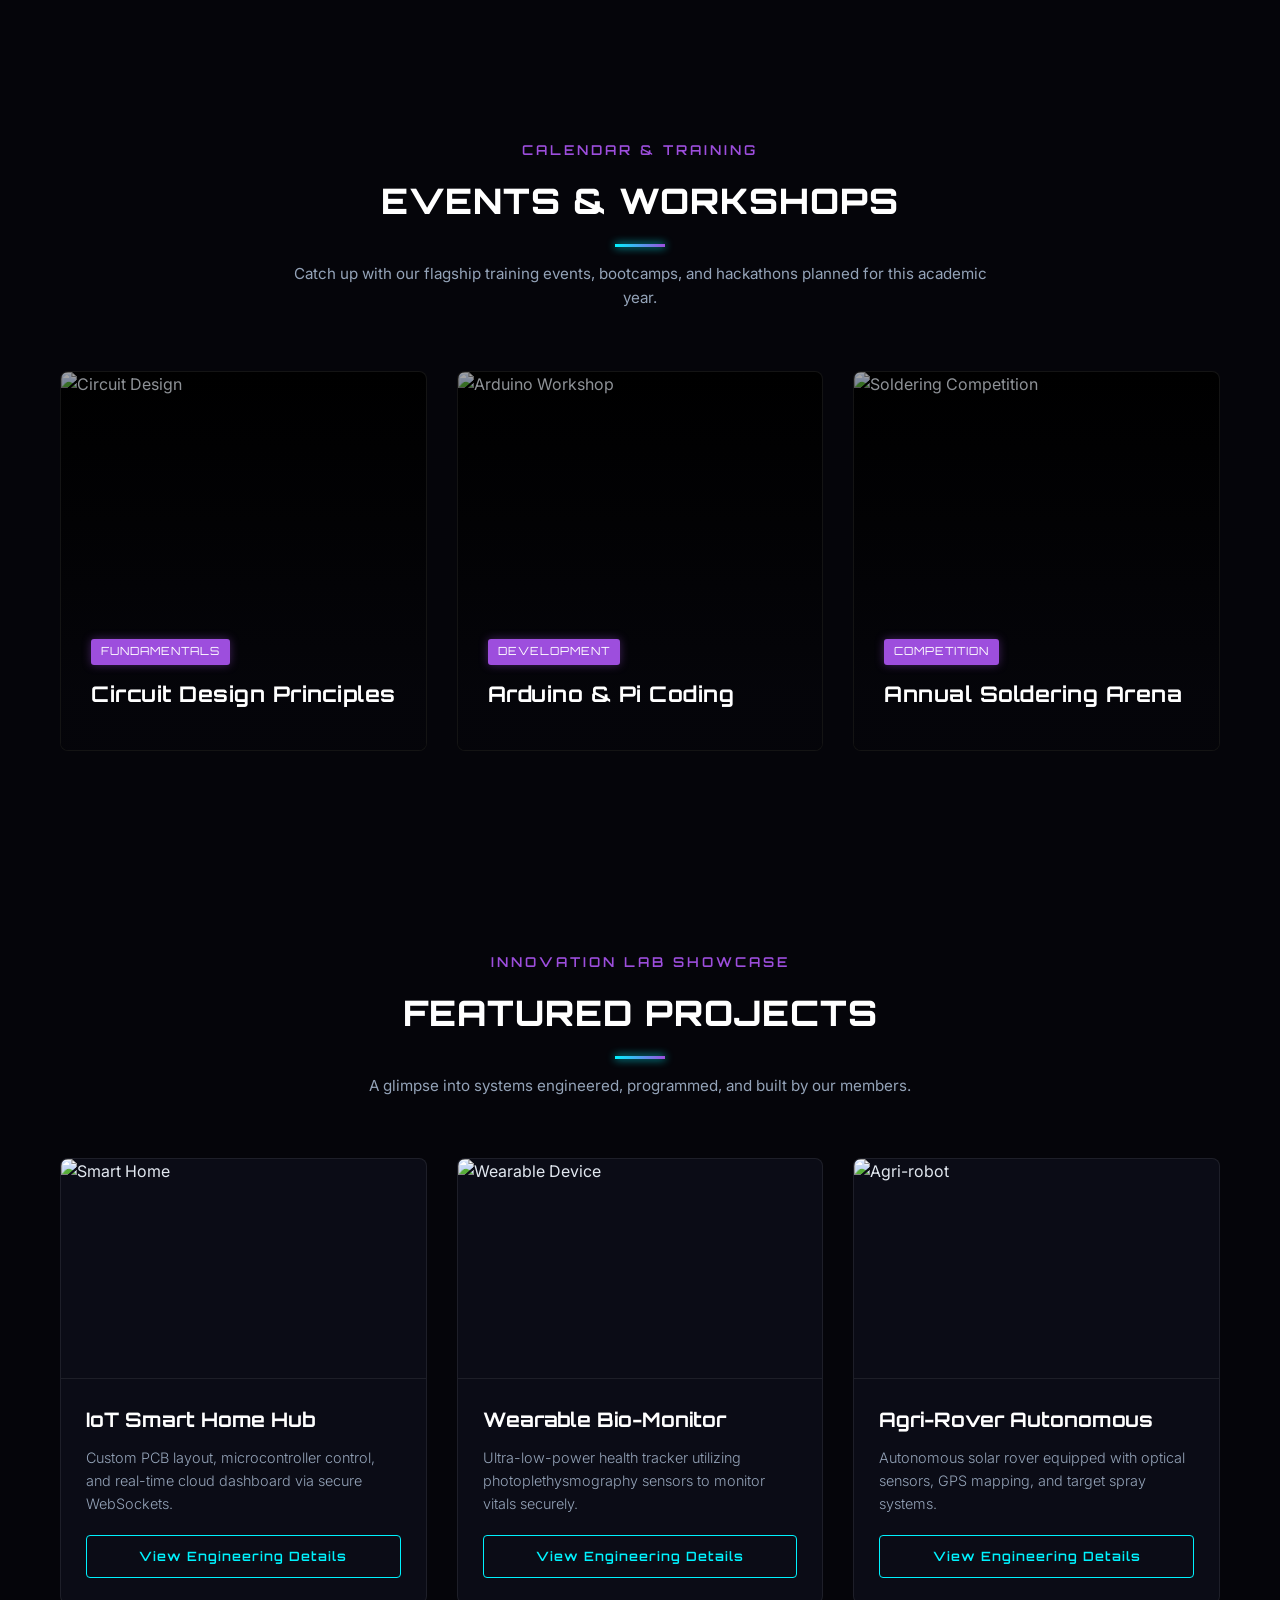
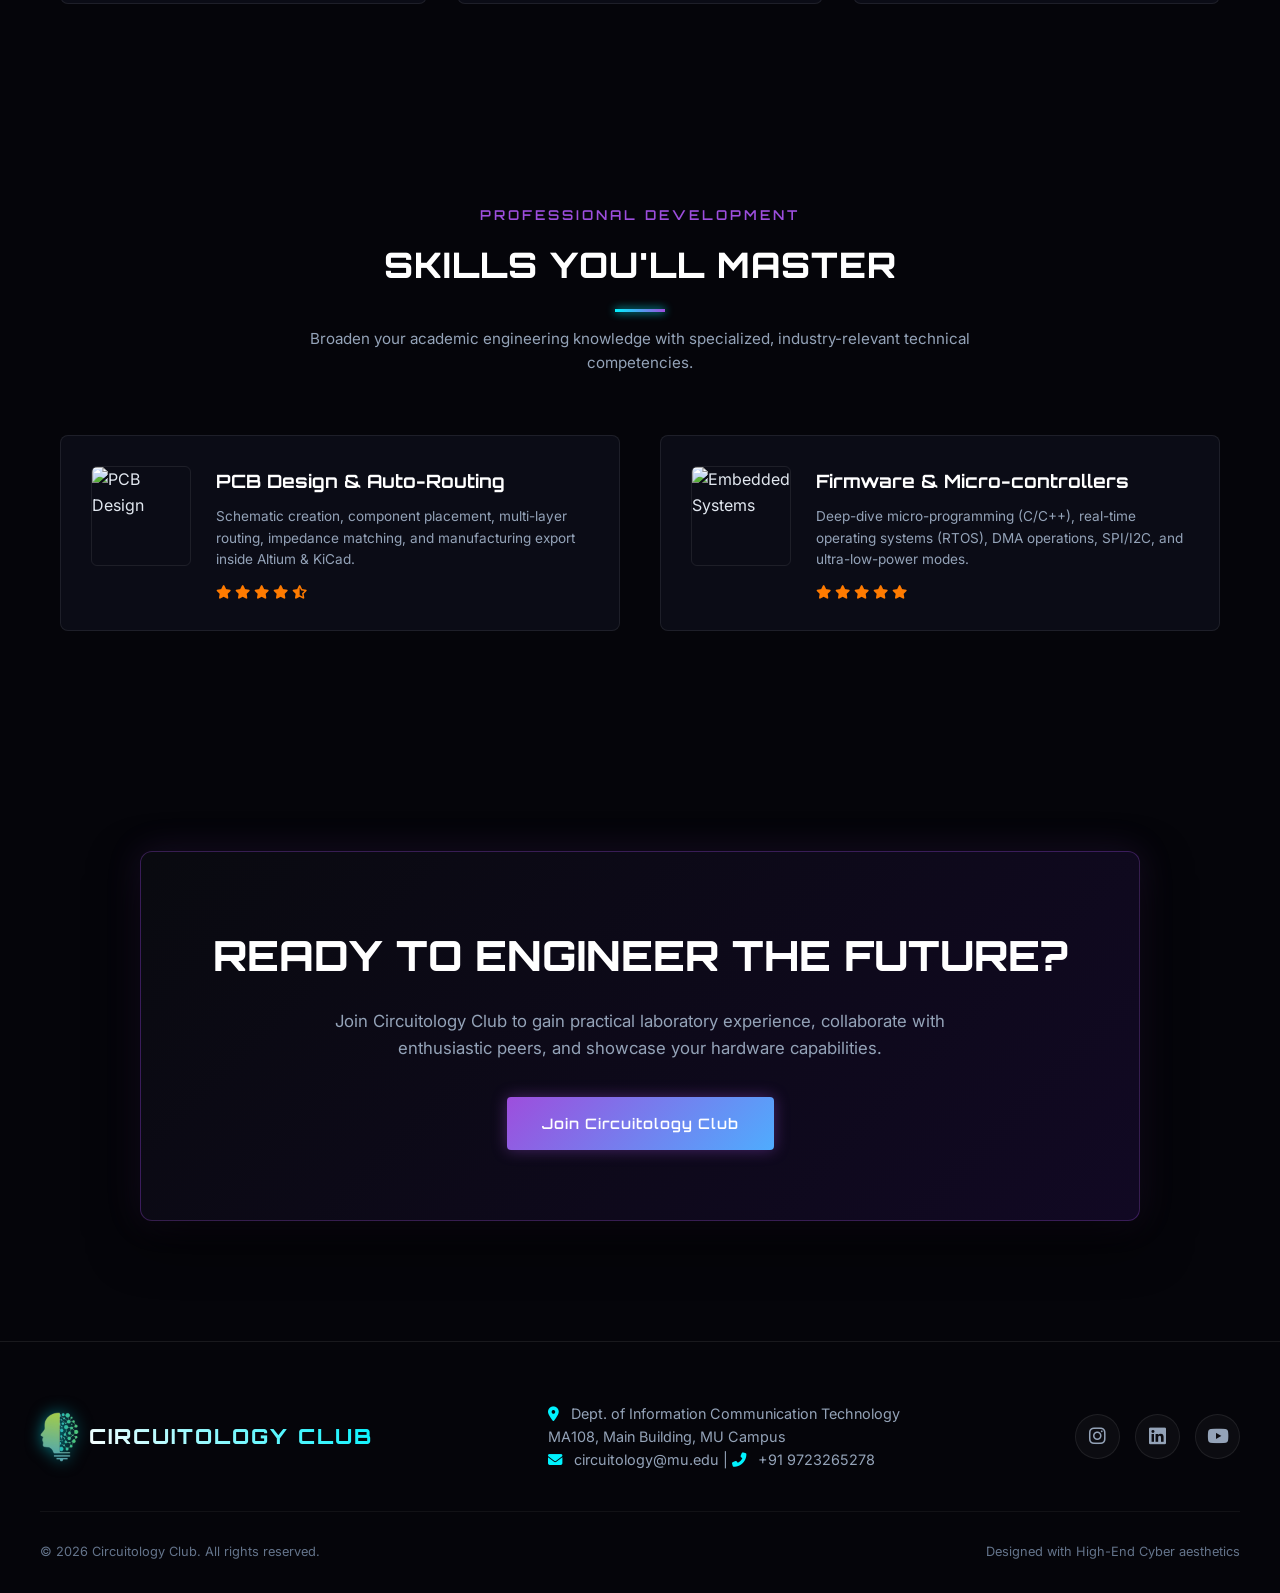
==== commit 68d82062: "readme added" ====
--- a/index.html
+++ b/index.html
@@ -5,8 +5,7 @@
     <meta name="viewport" content="width=device-width, initial-scale=1.0">
     <title>Circuitology Club | ICT MU</title>
     <!-- Favicon -->
-    <link rel="icon" href="https://img.icons8.com/color/48/000000/electronics.png" type="image/png">
-    
+        <link rel="icon" href="./logo1.png" type="image/png">    
     <!-- Google Fonts -->
     <link rel="preconnect" href="https://fonts.googleapis.com">
     <link rel="preconnect" href="https://fonts.gstatic.com" crossorigin>
